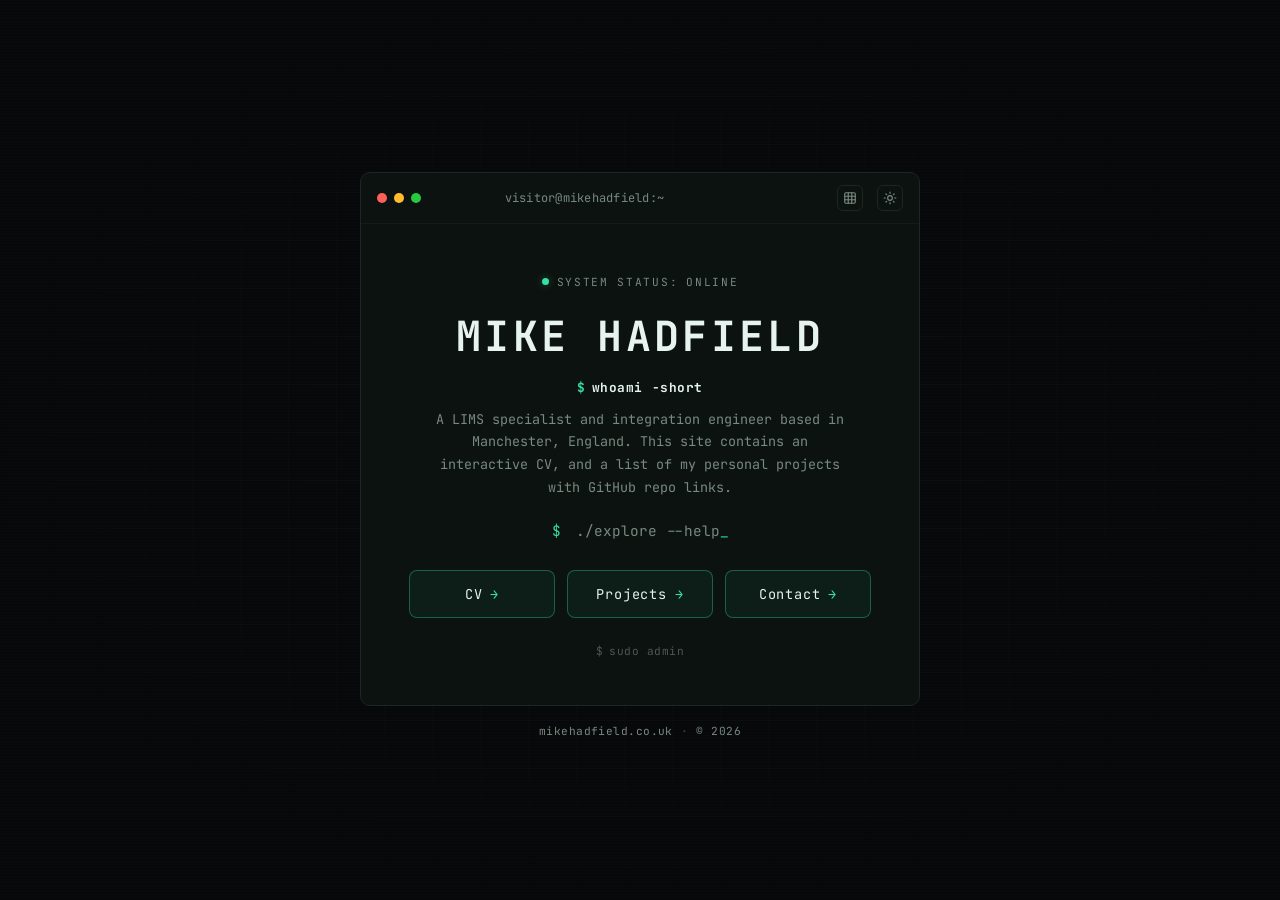
==== index.html @ e60ac86c "project writeup" ====
<!DOCTYPE html>
<html lang="en">
<head>
    <meta charset="UTF-8">
    <meta name="viewport" content="width=device-width, initial-scale=1.0">
    <title>Mike Hadfield</title>
    <meta name="description" content="Mike Hadfield - LIMS specialist">

    <meta property="og:type" content="website">
    <meta property="og:site_name" content="Mike Hadfield">
    <meta property="og:url" content="https://www.mikehadfield.co.uk/">
    <meta property="og:title" content="Mike Hadfield">
    <meta property="og:description" content="Mike Hadfield - LIMS specialist">
    <meta property="og:image" content="https://www.mikehadfield.co.uk/og-image.png">
    <meta property="og:image:width" content="1200">
    <meta property="og:image:height" content="630">
    <meta property="og:image:alt" content="Mike Hadfield — terminal-styled homepage">

    <meta name="twitter:card" content="summary_large_image">
    <meta name="twitter:title" content="Mike Hadfield">
    <meta name="twitter:description" content="Mike Hadfield - LIMS specialist">
    <meta name="twitter:image" content="https://www.mikehadfield.co.uk/og-image.png">

    <link rel="preconnect" href="https://fonts.googleapis.com">
    <link rel="preconnect" href="https://fonts.gstatic.com" crossorigin>
    <link href="https://fonts.googleapis.com/css2?family=JetBrains+Mono:wght@400;500;700&display=swap" rel="stylesheet">

    <!-- theme + background before first paint, so there's no flash of the wrong one -->
    <script>
        (function () {
            var d = document.documentElement, g = function (k) { try { return localStorage.getItem(k); } catch (e) { return null; } };
            d.dataset.theme = g('mh-theme') || 'dark';
            d.dataset.bg = g('mh-bg') || 'grid';
            d.dataset.scan = g('mh-scan') || 'on';
        })();
    </script>
    <link rel="stylesheet" href="styles.css">
    <!-- without JavaScript: show home, CV and contact one after another in a scrolling page -->
    <noscript><style>
        body { overflow: auto; justify-content: flex-start; height: auto; }
        .terminal { max-height: none; }
        .terminal__viewport { overflow: visible; }
        .view[data-view="home"], .view[data-view="cv"], .view[data-view="contact"] { display: block; }
        .bar-right, .sudo-link, .cd-btn { display: none; }
    </style></noscript>
</head>
<body>
    <!-- the background -->
    <div class="backdrop" aria-hidden="true">
        <div class="grid-bg"></div>
        <div class="scanlines"></div>
    </div>


    <main class="terminal" id="terminal" data-size="home">
        <div class="terminal__bar">
            <div class="terminal__dots">
                <button class="dot dot--red dot--link" type="button" id="close-dot" title="cd .." aria-label="Go up a level"></button>
                <span class="dot dot--yellow" aria-hidden="true"></span>
                <span class="dot dot--green" aria-hidden="true"></span>
            </div>
            <span class="terminal__path" id="terminal-path">visitor@mikehadfield:~</span>
            <div class="bar-right">
                <nav class="bar-nav" id="bar-nav" aria-label="Sections">
                    <a href="#/cv" data-route="cv">cv</a>
                    <a href="#/projects" data-route="projects">projects</a>
                    <a href="#/contact" data-route="contact">contact</a>
                </nav>
                <button class="icon-btn" type="button" id="bg-btn" aria-haspopup="true" aria-expanded="false" aria-controls="bg-menu" aria-label="Background" title="Background">
                    <svg viewBox="0 0 24 24" fill="none" stroke="currentColor" stroke-width="2" stroke-linecap="round" aria-hidden="true"><rect x="3" y="3" width="18" height="18" rx="2"/><path d="M3 9h18M3 15h18M9 3v18M15 3v18"/></svg>
                </button>
                <button class="icon-btn theme-btn" type="button" id="theme-btn" aria-label="Switch to light theme">
                    <svg class="i-sun" viewBox="0 0 24 24" fill="none" stroke="currentColor" stroke-width="2" stroke-linecap="round" aria-hidden="true"><circle cx="12" cy="12" r="4"/><path d="M12 2v2M12 20v2M4.9 4.9l1.4 1.4M17.7 17.7l1.4 1.4M2 12h2M20 12h2M4.9 19.1l1.4-1.4M17.7 6.3l1.4-1.4"/></svg>
                    <svg class="i-moon" viewBox="0 0 24 24" fill="none" stroke="currentColor" stroke-width="2" stroke-linecap="round" stroke-linejoin="round" aria-hidden="true"><path d="M21 12.8A9 9 0 1 1 11.2 3a7 7 0 0 0 9.8 9.8z"/></svg>
                </button>
            </div>
        </div>

        <div class="terminal__viewport" id="viewport">
            <!-- home -->
            <section class="view view--home" data-view="home" hidden>
                <div class="terminal__body">
                    <p class="kicker"><span class="status-dot status-dot--ok"></span>SYSTEM STATUS: <span><!-- site:status -->ONLINE<!-- /site:status --></span></p>
                    <h1 class="name">MIKE HADFIELD</h1>
                    <p class="home-cmd"><span class="prompt">$</span>whoami -short</p>
                    <p class="bio"><!-- site:bio -->A LIMS specialist and integration engineer based in Manchester, England.

This site contains an interactive CV, and a list of my personal projects with GitHub repo links.<!-- /site:bio --></p>
                    <p class="tagline"><span class="prompt">$</span> ./explore --help<span class="cursor">_</span></p>

                    <nav class="links" aria-label="Site sections">
                        <a class="link-btn link-btn--active" href="#/cv"><span class="link-btn__label">CV</span><span class="link-btn__arrow" aria-hidden="true">&rarr;</span></a>
                        <a class="link-btn link-btn--active" href="#/projects"><span class="link-btn__label">Projects</span><span class="link-btn__arrow" aria-hidden="true">&rarr;</span></a>
                        <a class="link-btn link-btn--active" href="#/contact"><span class="link-btn__label">Contact</span><span class="link-btn__arrow" aria-hidden="true">&rarr;</span></a>
                    </nav>

                    <a class="sudo-link" href="admin.html"><span class="prompt">$</span>sudo admin</a>
                </div>
            </section>

            <!-- cv: written from content/cv.json by the admin server (tools/admin_server.py) as
                 plain HTML, so it reads without JavaScript and search engines see it -->
            <section class="view view--doc" data-view="cv" hidden>
<!-- cv:begin -->
<header class="cv-header"><a class="cd-btn" href="#/"><span class="prompt">$</span>cd ~<kbd>esc</kbd></a><p class="section-label"><span class="prompt">$</span> whoami -all</p><h1 class="name">MIKE HADFIELD</h1><p class="tagline">IT Laboratory Systems Specialist</p><ul class="contact-list"><li><a class="contact-link" href="mailto:mikehadfield@live.co.uk"><svg class="contact-icon" viewBox="0 0 24 24" fill="none" stroke="currentColor" stroke-width="1.8" stroke-linecap="round" stroke-linejoin="round" aria-hidden="true"><rect x="2" y="4" width="20" height="16" rx="2"/><path d="m22 6-10 7L2 6"/></svg><span>mikehadfield@live.co.uk</span></a></li><li><a class="contact-link" href="#/contact" title="Phone number redacted — click to contact via form"><svg class="contact-icon" viewBox="0 0 24 24" fill="none" stroke="currentColor" stroke-width="1.8" stroke-linecap="round" stroke-linejoin="round" aria-hidden="true"><path d="M22 16.92v3a2 2 0 0 1-2.18 2 19.79 19.79 0 0 1-8.63-3.07 19.5 19.5 0 0 1-6-6 19.79 19.79 0 0 1-3.07-8.67A2 2 0 0 1 4.11 2h3a2 2 0 0 1 2 1.72c.127.96.361 1.903.7 2.81a2 2 0 0 1-.45 2.11L8.09 9.91a16 16 0 0 0 6 6l1.27-1.27a2 2 0 0 1 2.11-.45c.907.339 1.85.573 2.81.7A2 2 0 0 1 22 16.92z"/></svg><span>&lt;REDACTED&gt;</span></a></li><li class="contact-link"><svg class="contact-icon" viewBox="0 0 24 24" fill="none" stroke="currentColor" stroke-width="1.8" stroke-linecap="round" stroke-linejoin="round" aria-hidden="true"><path d="M21 10c0 7-9 13-9 13s-9-6-9-13a9 9 0 0 1 18 0z"/><circle cx="12" cy="10" r="3"/></svg><span>Manchester, UK</span></li><li><a class="contact-link" href="https://www.linkedin.com/in/mike-hadfield" target="_blank" rel="noopener noreferrer"><svg class="contact-icon" viewBox="0 0 24 24" fill="currentColor" aria-hidden="true"><path d="M20.447 20.452h-3.554v-5.569c0-1.328-.027-3.037-1.852-3.037-1.853 0-2.136 1.445-2.136 2.939v5.667H9.351V9h3.414v1.561h.046c.477-.9 1.637-1.85 3.37-1.85 3.601 0 4.267 2.37 4.267 5.455v6.286zM5.337 7.433a2.062 2.062 0 1 1 0-4.124 2.062 2.062 0 0 1 0 4.124zM7.114 20.452H3.558V9h3.556v11.452z"/></svg><span>LinkedIn</span></a></li></ul></header>
<section class="cv-section"><p class="section-label"><span class="prompt">$</span> cat profile.txt</p><p class="section-body">I&#39;ve spent the last 12 years working for the UK&#39;s largest independent provider of clinical pathology. During that time I&#39;ve had the opportunity to work on a large-scale project to replace our existing LIMS with an in-house bespoke solution, overseen two major laboratory moves, and learned the infrastructure for both our virtual and physical estates.</p><p class="section-body">In addition to my personal growth, I&#39;ve also taken on management roles in both laboratory and IT environments. This experience has expanded my skills and honed my ability to lead teams effectively towards achieving our objectives.</p></section>
<section class="cv-section"><p class="section-label"><span class="prompt">$</span> cat keySkills.json</p><div class="skills-group"><p class="skills-group__label">LIMS &amp; Interfacing</p><ul class="skill-tags"><li>LIMS Configuration &amp; Implementation</li><li>HL7 Interfacing</li><li>Mirth Connect</li><li>Middleware Integration</li><li>Analyser Support</li></ul></div><div class="skills-group"><p class="skills-group__label">Systems &amp; Infrastructure</p><ul class="skill-tags"><li>Active Directory</li><li>Endpoint Manager (SCCM)</li><li>Virtual Server Administration</li><li>Network configuration</li><li>Server Security &amp; Patch Management</li></ul></div><div class="skills-group"><p class="skills-group__label">Data &amp; Databases</p><ul class="skill-tags"><li>Microsoft SQL</li><li>Data Integrity &amp; GDPR Compliance</li><li>Reporting &amp; Analytics</li></ul></div><div class="skills-group"><p class="skills-group__label">Tools &amp; Platforms</p><ul class="skill-tags"><li>Windows</li><li>Linux</li><li>Freshworks</li><li>JavaScript &amp; Front-end Development</li></ul></div><div class="skills-group"><p class="skills-group__label">Leadership &amp; Process</p><ul class="skill-tags"><li>Team Leadership</li><li>SOP Authoring</li><li>Incident Management</li><li>Stakeholder Management</li></ul></div></section>
<section class="cv-section"><p class="section-label"><span class="prompt">$</span> ls experience/ --sort=date</p><ol class="timeline"><li class="timeline__item"><div class="timeline__head"><h3 class="timeline__role">Laboratory Systems Specialist</h3><span class="timeline__date">Sep 2023 — Present</span></div><p class="timeline__org">TDL Manchester</p><ul class="timeline__list"><li>Configuration and implementation of a newly developed in-house LIMS system.</li><li>2nd line analyser support for 100+ analysers across the country.</li><li>Analyser interfacing, predominantly with HL7 and Mirth Connect.</li><li>Integration with associated middleware and client down-stream systems.</li><li>Microsoft SQL for database insertion and data queries.</li><li>Performing security updates to company-critical servers while maintaining minimal downtime.</li></ul></li><li class="timeline__item"><div class="timeline__head"><h3 class="timeline__role">IT Support Specialist</h3><span class="timeline__date">Apr 2022 — Sep 2023</span></div><p class="timeline__org">TDL Manchester</p><ul class="timeline__list"><li>Initial triage of all customer tickets.</li><li>First and second line desktop, laptop, and mobile support.</li><li>First line analyser and middleware support (Roche CITM, Sysmex EPU, Clinisys Winpath).</li><li>Active Directory and Microsoft Endpoint management.</li><li>Monitoring our virtual servers to diagnose issues and ensure good levels of performance.</li><li>General day-to-day site work (patching switches, imaging devices, installing equipment).</li><li>Promoted to team leader after one year in post.</li></ul></li><li class="timeline__item"><div class="timeline__head"><h3 class="timeline__role">Sample Reception Supervisor</h3><span class="timeline__date">Sep 2018 — Apr 2022</span></div><p class="timeline__org">TDL Manchester</p><ul class="timeline__list"><li>Led a team of up to 12 staff, ensuring smooth day-to-day operations.</li><li>Authored departmental SOPs, managed incident and GDPR reporting.</li><li>Held annual joint reviews, monthly team meetings, probationary and HR meetings.</li><li>Resolved queries and investigated problems with internal departments and external clients.</li><li>Maintained laboratory technical equipment, including centrifuges, scanners, and zebra printers.</li><li>Gained extensive knowledge of laboratory operations, procedures, and general pathology.</li></ul></li><li class="timeline__item"><div class="timeline__head"><h3 class="timeline__role">Administration Assistant (Courier Department)</h3><span class="timeline__date">Dec 2016 — Sep 2018</span></div><p class="timeline__org">TDL London</p><ul class="timeline__list"><li>Managed and monitored attendance, sickness, productivity, and wages of all non-PAYE staff, maintaining accuracy and confidentiality of information.</li><li>Generated monthly activity reports to provide insights on courier trends and financials.</li><li>Managed the departmental email, phones, and courier software (DA Systems) for user and courier management, routes, and job assignment.</li></ul></li><li class="timeline__item"><div class="timeline__head"><h3 class="timeline__role">Medical Laboratory Assistant (Data Entry Clerk)</h3><span class="timeline__date">Mar 2014 — Dec 2016</span></div><p class="timeline__org">TDL London</p><ul class="timeline__list"><li>Transcribing patient demographic and coded test information from pathology requests.</li><li>Gained extensive knowledge in pathology sample handling and prerequisite testing requirements.</li><li>Collaborated with other staff to resolve queries, contributing to departmental SOPs and improved workflows.</li></ul></li></ol></section>
<section class="cv-section"><p class="section-label"><span class="prompt">$</span> cat education.txt</p><div class="doc-entry"><div class="timeline__head"><h3 class="timeline__role">Certificate of Higher Education in Forensic Science</h3><span class="timeline__date">Sep 2008 — May 2010</span></div><p class="timeline__org">University of West England, UK</p><p class="section-body">Key modules in Organic Chemistry, Inorganic and Physical Chemistry, Molecular Genetics, and Scientific Research Methods.</p></div><div class="doc-entry"><div class="timeline__head"><h3 class="timeline__role">A Levels &amp; GCSEs</h3><span class="timeline__date">A Lifetime Ago</span></div><p class="timeline__org">Imberhorne, West Sussex</p><p class="section-body">10 GCSEs, 3 A-levels, and a diploma in Music Technology</p></div></section>
<section class="cv-section"><p class="section-label"><span class="prompt">$</span> cat interests.md</p><div class="doc-entry"><h3 class="timeline__role">Web development</h3><p class="section-body">After needing to understand the basics of JavaScript for LIMS integration, in my spare time I&#39;ve rediscovered an enjoyment for website creation and front end development. You can see (some of) my pet projects on <a href="https://github.com/mjhadfield" target="_blank" rel="noopener noreferrer">GitHub</a>.</p></div><div class="doc-entry"><h3 class="timeline__role">Programming</h3><p class="section-body">In the new age of LLMs and neural networks, learning and creating has never been easier. Currently dabbling in Python.</p></div><div class="doc-entry"><h3 class="timeline__role">Poker</h3><p class="section-body">One of the best games ever created, up there with Chess. It helped fund me through university and remains a hobby ever since.</p></div></section>
<!-- cv:end -->
            </section>

            <!-- contact (Formspree) -->
            <section class="view view--contact" data-view="contact" hidden>
                <div class="terminal__body">
                    <a class="cd-btn" href="#/"><span class="prompt">$</span>cd ~<kbd>esc</kbd></a>
                    <h2 class="form-title"><span class="prompt">$</span> contact --new</h2>
                    <p class="tagline">fill in the form below<span class="cursor">_</span></p>
<form class="contact-form" id="contact-form" action="https://formspree.io/f/xeajwnoj" method="POST" novalidate>
                    <label class="field">
                        <span class="field__label">name</span>
                        <input type="text" name="name" placeholder="Scooby Doo" autocomplete="name" minlength="3" required>
                    </label>
                    <label class="field">
                        <span class="field__label">email</span>
                        <input type="email" name="email" placeholder="scooby@doo.com" autocomplete="email" required>
                    </label>
                    <label class="field">
                        <span class="field__label">message</span>
                        <textarea name="message" rows="4" placeholder="Say hello... Unless you're a spam bot, in which case I'd prefer if you didn't." minlength="10" required></textarea>
                    </label>

                    <input type="text" name="_gotcha" style="display:none" tabindex="-1" autocomplete="off" aria-hidden="true">
                    <input type="hidden" name="_subject" value="New message from mikehadfield.co.uk">

                    <div class="form-actions">
                        <button class="submit-btn" type="submit" id="submit-btn">send message</button>
                        <p class="form-status" id="form-status" role="status" aria-live="polite"></p>
                    </div>
                </form>
                </div>
            </section>

            <!-- projects list / write-up: rendered by script.js from content/projects/ -->
            <section class="view" data-view="projects" hidden></section>
            <section class="view" data-view="article" hidden></section>
        </div>
    </main>

    <footer class="footer">
        <span>mikehadfield.co.uk</span>
        <span class="footer__sep" aria-hidden="true">·</span>
        <span>&copy; 2026</span>
    </footer>

    <!-- image pop-out -->
    <dialog class="lb" id="lightbox" aria-label="Image viewer">
        <div class="lb__bar">
            <span class="lb__count" id="lb-count"></span>
            <span class="lb__title" id="lb-title"></span>
            <span class="lb__zoom" id="lb-zoom" aria-live="polite"></span>
            <button class="lb__close" type="button" id="lb-close" aria-label="Close">esc ✕</button>
        </div>
        <div class="lb__stage">
            <button class="lb__nav lb__nav--prev" type="button" id="lb-prev" aria-label="Previous image">&larr;</button>
            <div class="lb__scroll" id="lb-scroll"><div class="lb__frame" id="lb-frame"></div></div>
            <button class="lb__nav lb__nav--next" type="button" id="lb-next" aria-label="Next image">&rarr;</button>
        </div>
        <div class="lb__info">
            <p class="lb__caption" id="lb-caption"></p>
        </div>
    </dialog>

    <div class="tip" id="tip" role="tooltip" hidden></div>

    <!-- background picker (title-bar grid button) -->
    <div class="bg-menu" id="bg-menu" hidden>
        <p class="bg-menu__cmd"><span class="prompt">$</span>set background</p>
        <div class="bg-menu__opts" role="radiogroup" aria-label="Background">
            <button type="button" role="radio" data-bg="grid"><span class="swatch swatch--grid"></span>grid</button>
            <button type="button" role="radio" data-bg="dots"><span class="swatch swatch--dots"></span>dots</button>
            <button type="button" role="radio" data-bg="glow"><span class="swatch swatch--glow"></span>glow</button>
            <button type="button" role="radio" data-bg="plain"><span class="swatch swatch--plain"></span>plain</button>
        </div>
        <label class="bg-menu__scan"><input type="checkbox" id="scan-toggle"> scanlines</label>
    </div>

    <script src="shared.js" defer></script>
    <script src="script.js" defer></script>
</body>
</html>
---- styles.css ----
/* mikehadfield.co.uk -- one terminal that resizes to each section. Palette, type and the CV /
   contact styles carry on from the original site; admin-only styles are in admin.css.
   Performance (visitors are mostly on PCs without GPU acceleration): no filters, no backdrop
   blur, no animated backgrounds, and on desktop the page itself never scrolls -- long sections
   scroll inside the terminal -- so the fixed background layers never repaint. */

:root {
    --bg: #06080a;
    --bg-elevated: #0c1210;
    --fg: #e7f3ee;
    --fg-dim: #78897f;
    --accent: #35e0a0;
    --accent-dim: rgba(53, 224, 160, 0.35);
    --warn: #ff9f40;
    --warn-dim: rgba(255, 159, 64, 0.35);
    --border: #1c2622;
    --border-soft: #141b18;
    --grey-btn-bg: #0e1311;
    --grey-btn-border: #232c27;
    --grey-btn-text: #4c5850;
    --radius: 10px;
    --ease: cubic-bezier(0.2, 0.7, 0.2, 1);

    /* surfaces + tints (dark values are the colours these replaced) */
    --inset: #06080a;            /* wells inside the terminal: cards, inputs, code, figures */
    --ok: #35e0a0;
    --ok-dim: rgba(53, 224, 160, 0.35);
    --bad: #ff5f56;
    --wash-1: rgba(53, 224, 160, 0.05);
    --wash-2: rgba(53, 224, 160, 0.08);
    --wash-3: rgba(53, 224, 160, 0.14);
    --wash-neutral: rgba(255, 255, 255, 0.04);
    --pin-ring: rgba(53, 224, 160, 0.28);
    --on-accent: #04110b;
    --border-hover: #35443c;
    --card-hover: #08100c;
    --code-fg: #b9d8cb;
    --chip-bg: rgba(6, 8, 10, 0.85);
    --overlay: rgba(3, 5, 6, 0.9);
    --scrollbar: #25332d;
    --grid-line: rgba(53, 224, 160, 0.05);
    --scan-line: rgba(255, 255, 255, 0.025);
    --glow-1: rgba(53, 224, 160, 0.07);
    --glow-2: rgba(53, 120, 224, 0.05);
    --dot: rgba(53, 224, 160, 0.14);
    --swatch-line: rgba(53, 224, 160, 0.4);
    color-scheme: dark;
}

/* Light theme -- Citadel's (HomeDashboard/web/css/tokens.css): sun-bleached parchment, rust
   accent, deep-sea teal for "ok", dried-blood maroon for errors. */
:root[data-theme="light"] {
    --bg: #f2e8d5;
    --bg-elevated: #faf4e6;
    --inset: #f5ecdd;
    --fg: #2a2015;
    --fg-dim: #6b5c44;
    --accent: #b5541f;
    --accent-dim: rgba(181, 84, 31, 0.4);
    --warn: #b8791f;
    --warn-dim: rgba(184, 121, 31, 0.4);
    --border: #ddcda8;
    --border-soft: #e8dcc2;
    --grey-btn-bg: #f5ecdd;
    --grey-btn-border: #ddcda8;
    --grey-btn-text: #93876c;
    --ok: #0d8a6a;
    --ok-dim: rgba(13, 138, 106, 0.35);
    --bad: #8a2e2e;
    --wash-1: rgba(181, 84, 31, 0.06);
    --wash-2: rgba(181, 84, 31, 0.1);
    --wash-3: rgba(181, 84, 31, 0.16);
    --wash-neutral: rgba(42, 32, 21, 0.04);
    --pin-ring: rgba(181, 84, 31, 0.25);
    --on-accent: #fdf9f0;
    --border-hover: #c9b68c;
    --card-hover: #fdf9f0;
    --code-fg: #4a3c2a;
    --chip-bg: rgba(250, 244, 230, 0.92);
    --overlay: rgba(42, 32, 21, 0.6);
    --scrollbar: #d6c49c;
    --grid-line: rgba(181, 84, 31, 0.07);
    --scan-line: rgba(42, 32, 21, 0.035);
    --glow-1: rgba(217, 105, 31, 0.1);
    --glow-2: rgba(13, 138, 106, 0.06);
    --dot: rgba(181, 84, 31, 0.16);
    --swatch-line: rgba(181, 84, 31, 0.4);
    color-scheme: light;
}

* {
    margin: 0;
    padding: 0;
    box-sizing: border-box;
}

button,
input,
select,
textarea {
    font-family: inherit;
}

html, body {
    height: 100%;
}

body {
    display: flex;
    flex-direction: column;
    align-items: center;
    justify-content: center;
    gap: 18px;
    padding: 28px 24px 18px;
    background: var(--bg);
    color: var(--fg);
    font-family: 'JetBrains Mono', 'Courier New', monospace;
    position: relative;
    overflow: hidden;
}

/* ---------- background ---------- */

/* Grid + scanlines. (A "ghost" of the terminal's old size lingering after a resize, seen only in
   Brave on KDE Wayland + NVIDIA, is Chromium's Wayland frame presentation, not this page: every
   rendered frame is correct, and giving the background its own layer made no difference.) */
.backdrop {
    position: fixed;
    inset: 0;
    pointer-events: none;
}

.grid-bg {
    position: absolute;
    inset: 0;
    background-image:
        linear-gradient(var(--grid-line) 1px, transparent 1px),
        linear-gradient(90deg, var(--grid-line) 1px, transparent 1px);
    background-size: 48px 48px;
    mask-image: radial-gradient(ellipse at center, black 0%, transparent 75%);
    -webkit-mask-image: radial-gradient(ellipse at center, black 0%, transparent 75%);
    pointer-events: none;
}

/* background options, picked by the visitor (title-bar grid button): grid / dots / glow / plain, scanlines on-off */
:root[data-bg="dots"] .grid-bg {
    background-image: radial-gradient(circle, var(--dot) 1px, transparent 1.6px);
    background-size: 22px 22px;
}

:root[data-bg="glow"] .grid-bg {
    background-image:
        radial-gradient(1100px 620px at 14% -12%, var(--glow-1), transparent 62%),
        radial-gradient(900px 520px at 104% 108%, var(--glow-2), transparent 62%);
    background-size: auto;
    mask-image: none;
    -webkit-mask-image: none;
}

:root[data-bg="plain"] .grid-bg { display: none; }
:root[data-scan="off"] .scanlines { display: none; }

.scanlines {
    position: absolute;
    inset: 0;
    background: repeating-linear-gradient(to bottom, var(--scan-line) 0px, var(--scan-line) 1px, transparent 1px, transparent 3px);
    pointer-events: none;
    opacity: 0.5;
}

/* ---------- terminal: sizes itself to the section ---------- */

.terminal {
    --tw: 560px;
    position: relative;
    display: flex;
    flex-direction: column;
    width: 100%;
    max-width: var(--tw);
    max-height: calc(100vh - 92px);
    min-height: 0;
    background: var(--bg-elevated);
    border: 1px solid var(--border);
    border-radius: var(--radius);
    overflow: hidden;
    transition: max-width 0.28s var(--ease), height 0.28s var(--ease);
    /* No load animation on the terminal itself. Animating its opacity + transform put it on its
       own GPU layer for half a second, and on Linux compositors that rounded, see-through layer
       draws a dark halo that vanishes when the animation ends -- the "shadow on load". Only the
       content inside fades in now (opacity, no movement). */
}

.terminal[data-size="contact"] { --tw: 620px; }
.terminal[data-size="cv"] { --tw: 820px; }
.terminal[data-size="projects"] { --tw: 980px; }
.terminal[data-size="article"] { --tw: 1040px; }
.terminal[data-size="admin"] { --tw: 1280px; }

.terminal__bar {
    flex: none;
    display: grid;
    grid-template-columns: 1fr auto 1fr;
    align-items: center;
    gap: 12px;
    padding: 12px 16px;
    border-bottom: 1px solid var(--border-soft);
}

.terminal__dots {
    display: flex;
    gap: 7px;
}

.dot {
    width: 10px;
    height: 10px;
    border-radius: 50%;
    background: #333;
    border: none;
    padding: 0;
}

.dot--red { background: #ff5f56; }
.dot--yellow { background: #ffbd2e; }
.dot--green { background: #27c93f; }

.dot--link {
    cursor: pointer;
    transition: filter 0.15s ease, transform 0.15s ease;
}

.dot--link:hover {
    filter: brightness(1.2);
    transform: scale(1.15);
}

.dot--link:focus-visible {
    outline: 2px solid var(--accent);
    outline-offset: 2px;
}

.terminal__path a {
    color: inherit;
    text-decoration: none;
}

.terminal__path a:hover { color: var(--accent); }

.terminal__path {
    font-size: 0.75rem;
    color: var(--fg-dim);
    letter-spacing: 0.02em;
    white-space: nowrap;
    overflow: hidden;
    text-overflow: ellipsis;
}

.bar-right {
    justify-self: end;
    display: flex;
    align-items: center;
    gap: 14px;
}

.bar-nav {
    display: flex;
    gap: 14px;
    font-size: 0.72rem;
    transition: opacity 0.2s ease;
}

.terminal[data-size="home"] .bar-nav {
    opacity: 0;
    pointer-events: none;
}

.bar-nav a {
    color: var(--fg-dim);
    text-decoration: none;
}

.bar-nav a:hover,
.bar-nav a.is-current {
    color: var(--accent);
}

.bar-nav a.is-current::before {
    content: '>';
    margin-right: 3px;
}

.terminal__viewport {
    position: relative;
    flex: 1 1 auto;
    min-height: 0;
    overflow-y: auto;
    overscroll-behavior: contain;
    scrollbar-width: thin;
    scrollbar-color: var(--scrollbar) transparent;
}

.terminal__viewport::-webkit-scrollbar { width: 8px; }
.terminal__viewport::-webkit-scrollbar-thumb { background: var(--scrollbar); border-radius: 4px; }

.terminal__body {
    padding: clamp(32px, 5vh, 52px) clamp(24px, 5vw, 48px);
}

/* ---------- view switching (opacity + a few px only -- cheap without a GPU) ---------- */

.view[hidden] { display: none; }

.view--entering { animation: view-in 0.3s var(--ease) both; }
.view--leaving { animation: view-out 0.12s ease both; }

/* headings get focus after a page change (so screen readers announce the new page) --
   that's not something to draw a ring round */
[tabindex="-1"]:focus { outline: none; }

@keyframes view-in {
    from { opacity: 0; }
    to { opacity: 1; }
}

@keyframes view-out {
    from { opacity: 1; }
    to { opacity: 0; }
}

.view--home { text-align: center; }

/* ---------- home ---------- */

.kicker {
    display: inline-flex;
    align-items: center;
    gap: 8px;
    font-size: 0.7rem;
    letter-spacing: 0.15em;
    color: var(--fg-dim);
    margin-bottom: 20px;
}

.status-dot {
    width: 7px;
    height: 7px;
    border-radius: 50%;
    background: var(--warn);
    box-shadow: 0 0 8px var(--warn-dim);
    animation: pulse 2.4s ease-in-out infinite;
}

.status-dot--ok {
    background: var(--ok);
    box-shadow: 0 0 8px var(--ok-dim);
}

@keyframes pulse {
    0%, 100% { opacity: 0.5; }
    50% { opacity: 1; }
}

.name {
    font-size: clamp(1.8rem, 5vw, 2.6rem);
    font-weight: 700;
    letter-spacing: 0.08em;
    color: var(--fg);
    margin-bottom: 16px;
}

.home-cmd {
    font-size: 0.8rem;
    font-weight: 700;
    letter-spacing: 0.04em;
    color: var(--fg);
    margin: 6px 0 12px;
}

.bio {
    font-size: 0.84rem;
    line-height: 1.7;
    color: var(--fg-dim);
    max-width: 52ch;
    margin: 0 auto 22px;
}

.tagline {
    font-size: 0.9rem;
    color: var(--fg-dim);
    margin-bottom: 30px;
}

.prompt {
    color: var(--accent);
    margin-right: 6px;
}

.cursor {
    color: var(--accent);
    animation: blink 1.1s steps(1) infinite;
}

@keyframes blink {
    0%, 49% { opacity: 1; }
    50%, 100% { opacity: 0; }
}

.sudo-link {
    display: inline-block;
    margin-top: 26px;
    font-size: 0.7rem;
    color: var(--grey-btn-text);
    text-decoration: none;
    letter-spacing: 0.04em;
    transition: color 0.2s ease;
}

.sudo-link .prompt { color: inherit; }
.sudo-link:hover { color: var(--accent); }

/* ---------- nav buttons + contact form (from ../styles.css) ---------- */

.links {
    display: flex;
    gap: 12px;
    justify-content: center;
    flex-wrap: wrap;
}

.link-btn {
    position: relative;
    flex: 1 1 140px;
    max-width: 160px;
    display: flex;
    align-items: center;
    justify-content: center;
    gap: 8px;
    padding: 14px 16px;
    background: var(--grey-btn-bg);
    border: 1px dashed var(--grey-btn-border);
    border-radius: 8px;
    color: var(--grey-btn-text);
    font-family: inherit;
    font-size: 0.85rem;
    letter-spacing: 0.06em;
    text-decoration: none;
    cursor: not-allowed;
    transition: border-color 0.2s ease;
}

.link-btn:visited {
    color: var(--grey-btn-text);
}

.link-btn--active:visited {
    color: var(--fg);
}

.link-btn:hover {
    border-color: var(--border-hover);
}

.link-btn__tag {
    font-size: 0.6rem;
    letter-spacing: 0.08em;
    text-transform: uppercase;
    color: var(--grey-btn-text);
    background: var(--wash-neutral);
    border: 1px solid var(--grey-btn-border);
    border-radius: 999px;
    padding: 2px 6px;
}

.link-btn--active {
    cursor: pointer;
    color: var(--fg);
    border: 1px solid var(--accent-dim);
    background: var(--wash-1);
}

.link-btn--active .link-btn__arrow {
    color: var(--accent);
    transition: transform 0.2s ease;
}

.link-btn--active:hover {
    border-color: var(--accent);
    background: var(--wash-2);
}

.link-btn--active:hover .link-btn__arrow {
    transform: translateX(3px);
}

.link-btn--active:focus-visible {
    outline: 2px solid var(--accent);
    outline-offset: 2px;
}

/* ---------- contact view ---------- */

.back-btn {
    display: inline-flex;
    align-items: center;
    gap: 6px;
    margin-bottom: 24px;
    background: none;
    border: none;
    color: var(--fg-dim);
    font-family: inherit;
    font-size: 0.75rem;
    letter-spacing: 0.06em;
    cursor: pointer;
    padding: 4px 0;
    transition: color 0.2s ease;
}

.back-btn:hover {
    color: var(--accent);
}

.back-btn:focus-visible {
    outline: 2px solid var(--accent);
    outline-offset: 2px;
}

.form-title {
    font-size: clamp(1.2rem, 3.4vw, 1.5rem);
    font-weight: 700;
    letter-spacing: 0.03em;
    margin-bottom: 8px;
}

.view--contact .tagline {
    margin-bottom: 8px;
}

.contact-form {
    display: flex;
    flex-direction: column;
    gap: 16px;
    margin-top: 28px;
}

.field {
    display: flex;
    flex-direction: column;
    gap: 6px;
}

.field__label {
    font-size: 0.7rem;
    letter-spacing: 0.1em;
    text-transform: uppercase;
    color: var(--fg-dim);
}

.field input,
.field textarea {
    font-family: inherit;
    font-size: 0.9rem;
    color: var(--fg);
    background: var(--inset);
    border: 1px solid var(--border);
    border-radius: 6px;
    padding: 10px 12px;
    resize: vertical;
    transition: border-color 0.2s ease;
}

.field input::placeholder,
.field textarea::placeholder {
    color: var(--grey-btn-text);
}

.field input:focus,
.field textarea:focus {
    outline: none;
    border-color: var(--accent);
}

.field input.is-invalid,
.field textarea.is-invalid,
.field input.is-invalid:focus,
.field textarea.is-invalid:focus {
    border-color: var(--bad);
}

.submit-btn {
    align-self: flex-start;
    margin-top: 4px;
    padding: 12px 22px;
    background: var(--wash-2);
    border: 1px solid var(--accent-dim);
    border-radius: 8px;
    color: var(--fg);
    font-family: inherit;
    font-size: 0.85rem;
    letter-spacing: 0.05em;
    cursor: pointer;
    transition: border-color 0.2s ease, background 0.2s ease;
}

.submit-btn:hover {
    border-color: var(--accent);
    background: var(--wash-3);
}

.submit-btn:focus-visible {
    outline: 2px solid var(--accent);
    outline-offset: 2px;
}

.submit-btn:disabled {
    cursor: not-allowed;
    opacity: 0.6;
}

.form-actions {
    display: flex;
    align-items: center;
    gap: 16px;
    flex-wrap: wrap;
}

.form-status {
    font-size: 0.78rem;
    color: var(--fg-dim);
}

.form-status--success {
    color: var(--accent);
}

.form-status--error {
    color: var(--bad);
}

.reset-btn {
    background: none;
    border: none;
    color: var(--fg-dim);
    font-family: inherit;
    font-size: 0.75rem;
    letter-spacing: 0.06em;
    text-decoration: underline;
    text-underline-offset: 3px;
    cursor: pointer;
    padding: 0;
    transition: color 0.2s ease;
}

.reset-btn:hover {
    color: var(--accent);
}

.reset-btn:focus-visible {
    outline: 2px solid var(--accent);
    outline-offset: 2px;
}

/* ---------- CV (from ../styles.css) ---------- */

.cv-header,
.cv-section {
    padding: 28px clamp(24px, 6vw, 48px);
}

.cv-section { border-top: 1px solid var(--border-soft); }

.contact-list {
    display: flex;
    flex-wrap: wrap;
    gap: 8px 16px;
    list-style: none;
    font-size: 0.8rem;
    color: var(--fg-dim);
    margin-top: 16px;
}

.contact-list a {
    color: inherit;
    text-decoration: none;
    transition: color 0.2s ease;
}

.contact-list a:hover,
.contact-list a:focus-visible {
    color: var(--accent);
}

.contact-list a:focus-visible {
    outline: 2px solid var(--accent);
    outline-offset: 2px;
    border-radius: 2px;
}

.contact-link {
    display: inline-flex;
    align-items: center;
    gap: 7px;
}

.contact-icon {
    width: 14px;
    height: 14px;
    flex-shrink: 0;
    color: var(--accent);
}

.section-label {
    display: flex;
    align-items: center;
    gap: 6px;
    font-size: 0.85rem;
    font-weight: 700;
    letter-spacing: 0.04em;
    color: var(--fg);
    margin-bottom: 20px;
}

.section-body {
    font-size: 0.85rem;
    line-height: 1.7;
    color: var(--fg-dim);
    max-width: 68ch;
}

.section-body + .section-body {
    margin-top: 14px;
}

.inline-link {
    color: var(--accent);
    text-decoration: underline;
    text-underline-offset: 3px;
}

.inline-link:hover,
.inline-link:focus-visible {
    color: var(--fg);
}

.inline-link:focus-visible {
    outline: 2px solid var(--accent);
    outline-offset: 2px;
}

/* skills */

.skills-group + .skills-group {
    margin-top: 20px;
}

.skills-group__label {
    font-size: 0.7rem;
    letter-spacing: 0.1em;
    text-transform: uppercase;
    color: var(--fg-dim);
    margin-bottom: 10px;
}

.skill-tags {
    display: flex;
    flex-wrap: wrap;
    gap: 8px;
    list-style: none;
}

.skill-tags li {
    font-size: 0.78rem;
    color: var(--fg);
    background: var(--wash-1);
    border: 1px solid var(--accent-dim);
    border-radius: 999px;
    padding: 5px 12px;
    letter-spacing: 0.02em;
}

/* timeline (work experience) */

.timeline {
    list-style: none;
    position: relative;
    display: flex;
    flex-direction: column;
    gap: 28px;
    padding-left: 24px;
}

.timeline::before {
    content: '';
    position: absolute;
    left: 3.5px;
    top: 6px;
    bottom: 6px;
    width: 1px;
    background: var(--border);
}

.timeline__item {
    position: relative;
}

.timeline__item::before {
    content: '';
    position: absolute;
    left: -24px;
    top: 5px;
    width: 8px;
    height: 8px;
    border-radius: 50%;
    background: var(--accent);
    box-shadow: 0 0 0 3px var(--bg-elevated);
}

.timeline__head {
    display: flex;
    flex-wrap: wrap;
    align-items: baseline;
    justify-content: space-between;
    gap: 4px 16px;
    margin-bottom: 2px;
}

.timeline__role {
    font-size: 0.95rem;
    font-weight: 700;
    color: var(--fg);
    letter-spacing: 0.01em;
}

.timeline__date {
    font-size: 0.72rem;
    color: var(--accent);
    white-space: nowrap;
}

.timeline__org {
    font-size: 0.8rem;
    color: var(--fg-dim);
    margin-bottom: 10px;
}

.timeline__list {
    display: flex;
    flex-direction: column;
    gap: 6px;
    padding-left: 18px;
}

.timeline__list li {
    font-size: 0.82rem;
    color: var(--fg-dim);
    line-height: 1.5;
}

.timeline__list li::marker {
    color: var(--accent);
}

/* education / interests (reuse timeline typography, no line) */

.doc-entry + .doc-entry {
    margin-top: 24px;
}

.view--doc .cv-header .back-btn { margin-bottom: 20px; }

/* ---------- projects list ---------- */

.proj-head,
.article__head {
    padding: 28px clamp(24px, 5vw, 48px) 0;
}

.proj-head .tagline { margin-bottom: 0; }

.proj-grid {
    display: grid;
    grid-template-columns: repeat(2, minmax(0, 1fr));
    gap: 14px;
    padding: 24px clamp(24px, 5vw, 48px) 40px;
}

.proj-card {
    display: flex;
    flex-direction: column;
    gap: 10px;
    padding: 18px 20px;
    background: var(--inset);
    border: 1px solid var(--border);
    border-radius: 8px;
    color: inherit;
    text-decoration: none;
    transition: border-color 0.2s ease, background 0.2s ease;
}

.proj-card:hover,
.proj-card:focus-visible {
    border-color: var(--accent-dim);
    background: var(--card-hover);
    outline: none;
}

.proj-card__ls {
    font-size: 0.68rem;
    color: var(--grey-btn-text);
    white-space: pre;
    overflow: hidden;
    text-overflow: ellipsis;
}

.proj-card__ls b { color: var(--accent); font-weight: 500; }

.proj-card__title {
    font-size: 1.05rem;
    font-weight: 700;
    letter-spacing: 0.02em;
}

.proj-card__summary {
    font-size: 0.8rem;
    line-height: 1.6;
    color: var(--fg-dim);
    flex: 1;
}

.proj-card__foot {
    display: flex;
    align-items: center;
    justify-content: space-between;
    gap: 10px;
}

.proj-card__read {
    font-size: 0.75rem;
    color: var(--accent);
    white-space: nowrap;
    transition: transform 0.2s ease;
}

.proj-card:hover .proj-card__read { transform: translateX(3px); }

/* a draft: the tile is shown, but it isn't a link yet */
.proj-card--draft,
.proj-card--draft:hover {
    border-style: dashed;
    border-color: var(--grey-btn-border);
    background: var(--inset);
    cursor: default;
}

.proj-card--draft .proj-card__title,
.proj-card--draft .proj-card__summary,
.proj-card--draft .skill-tags { opacity: 0.6; }

.proj-card__soon {
    flex: none;
    font-size: 0.64rem;
    letter-spacing: 0.1em;
    text-transform: uppercase;
    color: var(--warn);
    border: 1px dashed var(--warn-dim);
    border-radius: 999px;
    padding: 2px 9px;
    white-space: nowrap;
}

.skill-tags--sm li {
    font-size: 0.66rem;
    padding: 3px 9px;
}

/* ---------- article ---------- */

.article__title {
    font-size: clamp(1.5rem, 3.5vw, 2rem);
    font-weight: 700;
    letter-spacing: 0.05em;
    margin-bottom: 10px;
}

.article__summary {
    font-size: 0.9rem;
    line-height: 1.6;
    color: var(--fg-dim);
    max-width: 70ch;
    margin-bottom: 18px;
}

.article__meta {
    display: flex;
    flex-wrap: wrap;
    align-items: center;
    gap: 12px 20px;
    padding-bottom: 24px;
    border-bottom: 1px solid var(--border-soft);
    font-size: 0.72rem;
    color: var(--fg-dim);
}

.article__meta .skill-tags { flex: 1 1 auto; }

.repo-btn {
    display: inline-flex;
    align-items: center;
    gap: 8px;
    padding: 8px 14px;
    background: var(--wash-2);
    border: 1px solid var(--accent-dim);
    border-radius: 8px;
    color: var(--fg);
    font-size: 0.75rem;
    text-decoration: none;
    transition: border-color 0.2s ease, background 0.2s ease;
}

.repo-btn:hover {
    border-color: var(--accent);
    background: var(--wash-3);
}

.repo-btn svg { width: 15px; height: 15px; }

/* repo field says "private": same button, inactive */
.repo-btn--private,
.repo-btn--private:hover {
    color: var(--grey-btn-text);
    background: var(--grey-btn-bg);
    border: 1px dashed var(--grey-btn-border);
    cursor: not-allowed;
}

.prose {
    padding: 8px clamp(24px, 5vw, 48px) 48px;
    font-size: 0.86rem;
    line-height: 1.75;
    color: var(--fg-dim);
}

.prose > * { max-width: 78ch; }

.prose h2 {
    margin: 34px 0 12px;
    font-size: 1rem;
    color: var(--fg);
    letter-spacing: 0.03em;
}

.prose h2::before {
    content: '## ';
    color: var(--accent);
}

.prose h3 {
    margin: 24px 0 8px;
    font-size: 0.9rem;
    color: var(--fg);
}

.prose p + p { margin-top: 14px; }

.prose ul,
.prose ol {
    margin: 12px 0;
    padding-left: 22px;
}

.prose li + li { margin-top: 4px; }
.prose li::marker { color: var(--accent); }
.prose strong { color: var(--fg); }

.prose a {
    color: var(--accent);
    text-underline-offset: 3px;
}

.prose code {
    font-family: inherit;
    font-size: 0.8rem;
    color: var(--fg);
    background: var(--wash-2);
    border: 1px solid var(--border);
    border-radius: 4px;
    padding: 1px 5px;
}

.prose pre {
    margin: 16px 0;
    padding: 14px 16px;
    background: var(--inset);
    border: 1px solid var(--border);
    border-left: 2px solid var(--accent-dim);
    border-radius: 6px;
    overflow-x: auto;
    font-size: 0.78rem;
    line-height: 1.6;
    color: var(--code-fg);
}

.prose pre code {
    background: none;
    border: none;
    padding: 0;
    color: inherit;
}

.prose blockquote {
    margin: 16px 0;
    padding: 4px 0 4px 16px;
    border-left: 2px solid var(--accent);
    color: var(--fg);
}

/* ---------- figures + hotspot pins ---------- */

.fig {
    margin: 26px 0;
    max-width: none !important;
}

.fig__frame {
    position: relative;
    display: block;
    width: 100%;
    padding: 0;
    background: var(--inset);
    border: 1px solid var(--border);
    border-radius: 8px;
    overflow: hidden;
    cursor: zoom-in;
    transition: border-color 0.2s ease;
}

.fig__frame:hover,
.fig__frame:focus-visible {
    border-color: var(--accent-dim);
    outline: none;
}

.fig__frame img {
    display: block;
    width: 100%;
    height: 100%;
    object-fit: contain;
}

.fig__zoom {
    position: absolute;
    top: 10px;
    right: 10px;
    font-size: 0.66rem;
    color: var(--fg);
    background: var(--chip-bg);
    border: 1px solid var(--border);
    border-radius: 4px;
    padding: 3px 7px;
    opacity: 0;
    transition: opacity 0.2s ease;
}

.fig__frame:hover .fig__zoom,
.fig__frame:focus-visible .fig__zoom { opacity: 1; }

.fig figcaption {
    display: flex;
    gap: 10px;
    margin-top: 10px;
    font-size: 0.74rem;
    line-height: 1.5;
    color: var(--fg-dim);
}

.fig figcaption b {
    color: var(--accent);
    font-weight: 500;
    white-space: nowrap;
}

.pin {
    position: absolute;
    display: grid;
    place-items: center;
    width: 24px;
    height: 24px;
    margin: -12px 0 0 -12px;
    border-radius: 50%;
    background: var(--accent);
    color: var(--on-accent);
    font: 700 0.7rem/1 'JetBrains Mono', monospace;
    border: 2px solid var(--bg-elevated);
    box-shadow: 0 0 0 3px var(--pin-ring);
    transition: transform 0.15s ease, background 0.15s ease;
}

.pin.is-hot,
.pin.is-open {
    background: var(--fg);
    transform: scale(1.2);
}

button.pin { cursor: pointer; }
.pin[data-tip] { cursor: help; }

/* ---------- image pop-out: full screen; click the image for 100% ---------- */
/* Fit: the frame is sized in JS to the largest that fits the stage. 100%: the frame is the
   image's own pixel size and the stage scrolls -- drag, wheel or touch to pan. Panning is plain
   scrolling, so it stays cheap without a GPU. The frame is the image's exact shape at either size,
   so the % pins stay on their spots. */

.lb {
    position: fixed;
    inset: 0;
    width: 100vw;
    height: 100vh;
    height: 100dvh;
    max-width: none;
    max-height: none;
    margin: 0;
    padding: 0;
    background: var(--bg-elevated);
    color: var(--fg);
    border: none;
    overflow: hidden;
}

.lb[open] {
    display: flex;
    flex-direction: column;
    animation: lb-in 0.16s ease;
}

.lb::backdrop { background: var(--overlay); }

@keyframes lb-in {
    from { opacity: 0; }
    to { opacity: 1; }
}

.lb__bar {
    flex: none;
    display: flex;
    align-items: center;
    gap: 14px;
    padding: 9px 16px;
    border-bottom: 1px solid var(--border-soft);
    font-size: 0.75rem;
}

.lb__count { color: var(--accent); }

.lb__title {
    flex: 1;
    min-width: 0;
    overflow: hidden;
    text-overflow: ellipsis;
    white-space: nowrap;
    color: var(--fg);
    font-weight: 700;
}

.lb__zoom {
    font-size: 0.7rem;
    color: var(--fg-dim);
    white-space: nowrap;
}

.lb__close,
.lb__nav {
    font-family: inherit;
    color: var(--fg-dim);
    background: var(--inset);
    border: 1px solid var(--border);
    border-radius: 6px;
    cursor: pointer;
    transition: color 0.15s ease, border-color 0.15s ease;
}

.lb__close { font-size: 0.7rem; padding: 4px 9px; }

.lb__close:hover,
.lb__nav:hover {
    color: var(--accent);
    border-color: var(--accent-dim);
}

.lb__stage {
    position: relative;
    flex: 1 1 auto;
    min-height: 0;
    background: var(--inset);
}

.lb__scroll {
    position: absolute;
    inset: 0;
    display: flex;
    overflow: hidden;
    padding: 14px 64px;
}

.lb.is-zoomed .lb__scroll {
    overflow: auto;
    padding: 0;
    cursor: grab;
    overscroll-behavior: contain;
}

.lb.is-zoomed .lb__scroll.is-dragging {
    cursor: grabbing;
    user-select: none;
}

.lb__frame {
    position: relative;
    flex: none;
    margin: auto; /* centred when smaller than the stage, scrollable to every edge when bigger */
    line-height: 0;
}

.lb.can-zoom .lb__frame { cursor: zoom-in; }
.lb.is-zoomed .lb__frame { cursor: inherit; }

.lb__frame img {
    display: block;
    width: 100%;
    height: 100%;
    border-radius: 4px;
    user-select: none;
    -webkit-user-drag: none;
}

.lb.is-zoomed .lb__frame img { border-radius: 0; }

.lb__nav {
    position: absolute;
    z-index: 2;
    top: 50%;
    width: 38px;
    height: 38px;
    margin-top: -19px;
    font-size: 1rem;
}

.lb__nav--prev { left: 14px; }
.lb__nav--next { right: 14px; }
.lb__nav[hidden] { display: none; }

.lb__info {
    flex: none;
    padding: 10px 20px 12px;
    border-top: 1px solid var(--border-soft);
    max-height: 150px;
    overflow-y: auto;
}

.lb__info:empty,
.lb__info.is-empty { display: none; }

.lb__caption {
    font-size: 0.8rem;
    line-height: 1.6;
    color: var(--fg-dim);
}

/* ---------- footer ---------- */

.footer {
    position: relative;
    display: flex;
    align-items: center;
    gap: 8px;
    font-size: 0.7rem;
    color: var(--fg-dim);
    letter-spacing: 0.04em;
}

.footer__sep { opacity: 0.5; }

/* ---------- mobile: ordinary page scroll, no overlays ---------- */

@media (max-width: 600px) {
    html, body { height: auto; }

    body {
        justify-content: flex-start;
        overflow: visible;
        padding: 16px 10px 24px;
    }

    .backdrop { display: none; }

    .terminal {
        max-height: none;
        transition: none;
    }

    .terminal__viewport { overflow: visible; }

    /* dots · path · theme button, then the section links on a row of their own */
    .terminal__bar { grid-template-columns: auto minmax(0, 1fr) auto; row-gap: 10px; }
    .terminal__path { text-align: right; }
    .bar-right { display: contents; }
    .theme-btn { grid-column: 3; grid-row: 1; }
    .bar-nav { grid-column: 1 / -1; grid-row: 2; justify-content: space-around; }
    .terminal[data-size="home"] .bar-nav { display: none; }
    .cd-btn kbd { display: none; }

    .terminal__body { padding: 30px 18px; }

    .link-btn { flex: 1 1 100%; max-width: none; }
    .submit-btn { align-self: stretch; text-align: center; }

    .cv-header,
    .cv-section { padding: 24px 18px; }

    .timeline { padding-left: 20px; }
    .timeline__item::before { left: -20px; }
    .timeline__head { flex-direction: column; align-items: flex-start; gap: 2px; }

    .proj-head,
    .article__head { padding: 22px 18px 0; }
    .proj-grid { grid-template-columns: 1fr; padding: 18px; }
    .prose { padding: 4px 18px 32px; }

    .lb__scroll { padding: 10px; }
    .lb__zoom { display: none; }
    .lb__nav { top: auto; bottom: 8px; margin-top: 0; }
    .lb__info { max-height: 34vh; }

}

/* ---------- motion preference ---------- */

@media (prefers-reduced-motion: reduce) {
    * {
        animation-duration: 0.001ms !important;
        animation-iteration-count: 1 !important;
        transition-duration: 0.001ms !important;
    }
}


/* ---------- title bar controls, cd chip, skill notes, background picker ---------- */

/* title-bar icon buttons: background picker + theme toggle (the toggle shows the theme you'd switch TO) */
.icon-btn {
    display: grid;
    place-items: center;
    width: 26px;
    height: 26px;
    padding: 0;
    color: var(--fg-dim);
    background: transparent;
    border: 1px solid var(--border);
    border-radius: 6px;
    cursor: pointer;
    transition: color 0.15s ease, border-color 0.15s ease;
}

.icon-btn:hover,
.icon-btn[aria-expanded="true"] { color: var(--accent); border-color: var(--accent-dim); }
.icon-btn:focus-visible { outline: 2px solid var(--accent); outline-offset: 2px; }
.icon-btn svg { width: 14px; height: 14px; }
.theme-btn .i-moon { display: none; }
:root[data-theme="light"] .theme-btn .i-sun { display: none; }
:root[data-theme="light"] .theme-btn .i-moon { display: block; }

/* "cd .." -- replaces the underlined arrow link: a small command chip with its key */
.cd-btn {
    display: inline-flex;
    align-items: center;
    gap: 8px;
    margin-bottom: 24px;
    padding: 5px 7px 5px 10px;
    font-size: 0.72rem;
    letter-spacing: 0.03em;
    color: var(--fg-dim);
    text-decoration: none;
    background: var(--inset);
    border: 1px solid var(--border);
    border-radius: 6px;
    transition: color 0.15s ease, border-color 0.15s ease, background 0.15s ease;
}

.cd-btn .prompt { margin-right: 0; }

.cd-btn kbd {
    font: inherit;
    font-size: 0.6rem;
    color: var(--grey-btn-text);
    border: 1px solid var(--border);
    border-radius: 3px;
    padding: 1px 5px;
}

.cd-btn:hover,
.cd-btn:focus-visible {
    color: var(--fg);
    border-color: var(--accent-dim);
    background: var(--wash-1);
    outline: none;
}

.cd-btn:hover kbd { color: var(--fg-dim); }

/* skills with a hover note */
.skill-tags li.has-note {
    cursor: help;
    transition: border-color 0.15s ease, background 0.15s ease;
}

.skill-tags li.has-note::after {
    content: '';
    display: inline-block;
    width: 5px;
    height: 5px;
    margin-left: 8px;
    vertical-align: middle;
    border-radius: 50%;
    background: var(--accent);
}

.skill-tags li.has-note:hover,
.skill-tags li.has-note:focus-visible,
.skill-tags li.has-note.is-open {
    border-color: var(--accent);
    background: var(--wash-2);
    outline: none;
}

.section-body a {
    color: var(--accent);
    text-underline-offset: 3px;
}

.tip {
    position: fixed;
    z-index: 50;
    max-width: 320px;
    padding: 10px 12px 11px;
    background: var(--bg-elevated);
    border: 1px solid var(--accent-dim);
    border-radius: 8px;
    font-size: 0.74rem;
    line-height: 1.55;
    color: var(--fg-dim);
    pointer-events: none;
    animation: view-in 0.12s ease both;
}

.tip[hidden] { display: none; }

.tip__cmd {
    display: block;
    margin-bottom: 4px;
    font-size: 0.66rem;
    color: var(--accent);
}

/* background picker: a small popover under the title-bar grid button */
.bg-menu {
    position: fixed;
    z-index: 45;
    width: 290px;
    padding: 12px 12px 10px;
    background: var(--bg-elevated);
    border: 1px solid var(--border);
    border-radius: 8px;
    animation: view-in 0.12s ease both;
}

.bg-menu[hidden] { display: none; }

.bg-menu__cmd {
    font-size: 0.72rem;
    font-weight: 700;
    color: var(--fg);
    margin-bottom: 10px;
}

.bg-menu__opts {
    display: grid;
    grid-template-columns: repeat(4, 1fr);
    gap: 6px;
}

.bg-menu__opts button {
    display: flex;
    flex-direction: column;
    align-items: center;
    gap: 6px;
    padding: 6px 4px 5px;
    font-size: 0.66rem;
    color: var(--fg-dim);
    background: none;
    border: 1px solid transparent;
    border-radius: 6px;
    cursor: pointer;
    transition: color 0.15s ease, border-color 0.15s ease;
}

.bg-menu__opts button:hover { color: var(--fg); }
.bg-menu__opts button:focus-visible { outline: 2px solid var(--accent); outline-offset: 1px; }

.bg-menu__opts button[aria-checked="true"] {
    color: var(--accent);
    border-color: var(--accent-dim);
    background: var(--wash-1);
}

.swatch {
    display: block;
    width: 44px;
    height: 30px;
    border-radius: 4px;
    border: 1px solid var(--border);
    background-color: var(--bg);
}

.swatch--grid {
    background-image: linear-gradient(var(--swatch-line) 1px, transparent 1px), linear-gradient(90deg, var(--swatch-line) 1px, transparent 1px);
    background-size: 8px 8px;
    background-position: 3px 3px;
}

.swatch--dots {
    background-image: radial-gradient(circle, var(--swatch-line) 1px, transparent 1.5px);
    background-size: 7px 7px;
}

.swatch--glow {
    background-image: radial-gradient(40px 26px at 15% 0%, var(--accent-dim), transparent 70%), radial-gradient(34px 22px at 100% 100%, var(--ok-dim), transparent 70%);
}

.bg-menu__scan {
    display: flex;
    align-items: center;
    gap: 8px;
    margin-top: 10px;
    padding-top: 9px;
    border-top: 1px solid var(--border-soft);
    font-size: 0.7rem;
    color: var(--fg-dim);
    cursor: pointer;
}

.bg-menu__scan input { accent-color: var(--accent); }

@media (max-width: 600px) {
    .icon-btn#bg-btn { display: none; } /* no background on phones, so nothing to pick */
}
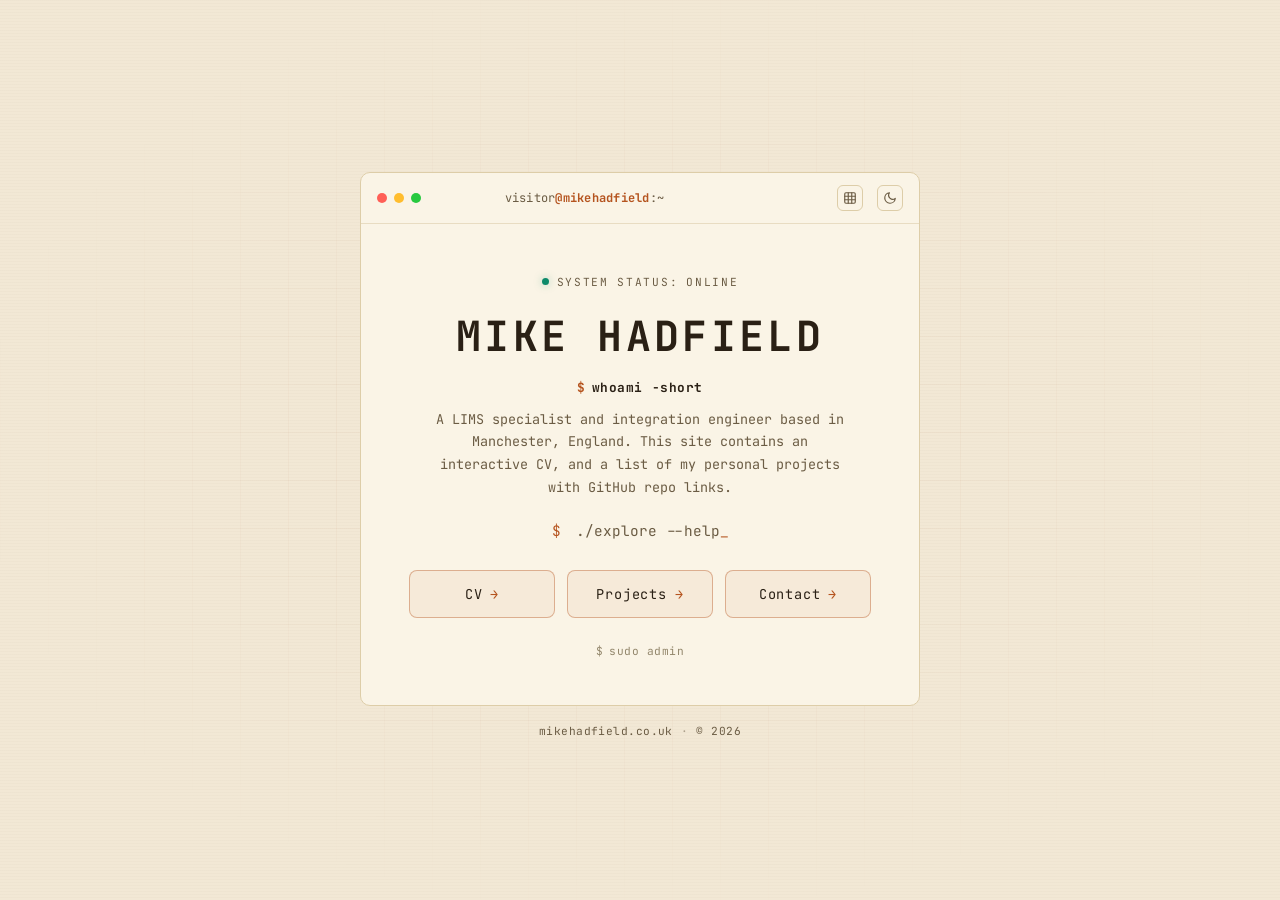
==== commit f2cdd3eb: "projects" ====
--- a/index.html
+++ b/index.html
@@ -1,5 +1,5 @@
 <!DOCTYPE html>
-<html lang="en">
+<html lang="en" data-theme="light">
 <head>
     <meta charset="UTF-8">
     <meta name="viewport" content="width=device-width, initial-scale=1.0">
@@ -29,7 +29,7 @@
     <script>
         (function () {
             var d = document.documentElement, g = function (k) { try { return localStorage.getItem(k); } catch (e) { return null; } };
-            d.dataset.theme = g('mh-theme') || 'dark';
+            d.dataset.theme = g('mh-theme') || 'light'; // light unless the visitor chose dark
             d.dataset.bg = g('mh-bg') || 'grid';
             d.dataset.scan = g('mh-scan') || 'on';
         })();
@@ -59,7 +59,7 @@
                 <span class="dot dot--yellow" aria-hidden="true"></span>
                 <span class="dot dot--green" aria-hidden="true"></span>
             </div>
-            <span class="terminal__path" id="terminal-path">visitor@mikehadfield:~</span>
+            <span class="terminal__path" id="terminal-path">visitor<a class="path-host" href="#/" title="Home" aria-label="mikehadfield — home">@mikehadfield</a>:~</span>
             <div class="bar-right">
                 <nav class="bar-nav" id="bar-nav" aria-label="Sections">
                     <a href="#/cv" data-route="cv">cv</a>
@@ -159,7 +159,7 @@
         <div class="lb__bar">
             <span class="lb__count" id="lb-count"></span>
             <span class="lb__title" id="lb-title"></span>
-            <span class="lb__zoom" id="lb-zoom" aria-live="polite"></span>
+            <button class="lb__zoom" type="button" id="lb-zoom" aria-live="polite"></button>
             <button class="lb__close" type="button" id="lb-close" aria-label="Close">esc ✕</button>
         </div>
         <div class="lb__stage">
--- a/styles.css
+++ b/styles.css
@@ -44,6 +44,9 @@
     --glow-2: rgba(53, 120, 224, 0.05);
     --dot: rgba(53, 224, 160, 0.14);
     --swatch-line: rgba(53, 224, 160, 0.4);
+    /* code colours: VS Code Dark+ */
+    --hl-text: #d4d4d4; --hl-kw: #569cd6; --hl-ctrl: #c586c0; --hl-str: #ce9178; --hl-com: #6a9955;
+    --hl-num: #b5cea8; --hl-fn: #dcdcaa; --hl-type: #4ec9b0; --hl-var: #9cdcfe;
     color-scheme: dark;
 }
 
@@ -85,6 +88,9 @@
     --glow-2: rgba(13, 138, 106, 0.06);
     --dot: rgba(181, 84, 31, 0.16);
     --swatch-line: rgba(181, 84, 31, 0.4);
+    /* code colours: VS Code Light+ */
+    --hl-text: #1f1f1f; --hl-kw: #0000ff; --hl-ctrl: #af00db; --hl-str: #a31515; --hl-com: #008000;
+    --hl-num: #098658; --hl-fn: #795e26; --hl-type: #267f99; --hl-var: #001080;
     color-scheme: light;
 }
 
@@ -246,6 +252,15 @@
 
 .terminal__path a:hover { color: var(--accent); }
 
+/* "@mikehadfield": always a way home */
+.terminal__path a.path-host {
+    color: var(--accent);
+    font-weight: 700;
+}
+
+.terminal__path a.path-host:hover,
+.terminal__path a.path-host:focus-visible { color: var(--fg); }
+
 .terminal__path {
     font-size: 0.75rem;
     color: var(--fg-dim);
@@ -1106,6 +1121,36 @@
     color: inherit;
 }
 
+/* ```python / ```sql: VS Code's colours (Dark+ in dark mode, Light+ in light) */
+.code {
+    position: relative;
+    max-width: none; /* the full write-up width, like figures -- less sideways scrolling */
+}
+
+.code .code__lang {
+    position: absolute;
+    top: 7px;
+    right: 10px;
+    font-size: 0.62rem;
+    letter-spacing: 0.08em;
+    text-transform: uppercase;
+    color: var(--grey-btn-text);
+    pointer-events: none;
+}
+
+.code--python pre,
+.code--sql pre { color: var(--hl-text); }
+
+.hl-kw { color: var(--hl-kw); }
+.hl-ctrl { color: var(--hl-ctrl); }
+.hl-str { color: var(--hl-str); }
+.hl-com { color: var(--hl-com); font-style: italic; }
+.hl-num { color: var(--hl-num); }
+.hl-fn { color: var(--hl-fn); }
+.hl-type { color: var(--hl-type); }
+.hl-var { color: var(--hl-var); }
+.hl-dec { color: var(--hl-fn); }
+
 .prose blockquote {
     margin: 16px 0;
     padding: 4px 0 4px 16px;
@@ -1139,11 +1184,38 @@
     outline: none;
 }
 
-.fig__frame img {
+.fig__frame img,
+.fig__frame video {
     display: block;
     width: 100%;
     height: 100%;
     object-fit: contain;
+}
+
+/* a video with its own controls: the frame isn't a button, a small "expand" chip opens it */
+div.fig__frame--video { cursor: default; }
+.fig__frame video { background: #000; }
+
+.fig__expand {
+    position: absolute;
+    top: 10px;
+    right: 10px;
+    font-size: 0.66rem;
+    color: var(--fg);
+    background: var(--chip-bg);
+    border: 1px solid var(--border);
+    border-radius: 4px;
+    padding: 3px 8px;
+    cursor: pointer;
+    opacity: 0.85;
+    transition: opacity 0.2s ease, border-color 0.2s ease;
+}
+
+.fig__expand:hover,
+.fig__expand:focus-visible {
+    opacity: 1;
+    border-color: var(--accent-dim);
+    outline: none;
 }
 
 .fig__zoom {
@@ -1261,10 +1333,20 @@
 }
 
 .lb__zoom {
+    font-family: inherit;
     font-size: 0.7rem;
     color: var(--fg-dim);
     white-space: nowrap;
-}
+    background: none;
+    border: 1px solid transparent;
+    border-radius: 4px;
+    padding: 3px 7px;
+    cursor: pointer;
+}
+
+.lb__zoom:hover:not(:disabled),
+.lb__zoom:focus-visible { color: var(--accent); border-color: var(--accent-dim); outline: none; }
+.lb__zoom:disabled { cursor: default; }
 
 .lb__close,
 .lb__nav {
@@ -1321,8 +1403,11 @@
 
 .lb.can-zoom .lb__frame { cursor: zoom-in; }
 .lb.is-zoomed .lb__frame { cursor: inherit; }
-
-.lb__frame img {
+.lb.is-video .lb__scroll,
+.lb.is-video .lb__frame { cursor: default; } /* a video's clicks and drags belong to its controls */
+
+.lb__frame img,
+.lb__frame video {
     display: block;
     width: 100%;
     height: 100%;
@@ -1330,6 +1415,8 @@
     user-select: none;
     -webkit-user-drag: none;
 }
+
+.lb__frame video { background: #000; }
 
 .lb.is-zoomed .lb__frame img { border-radius: 0; }
 
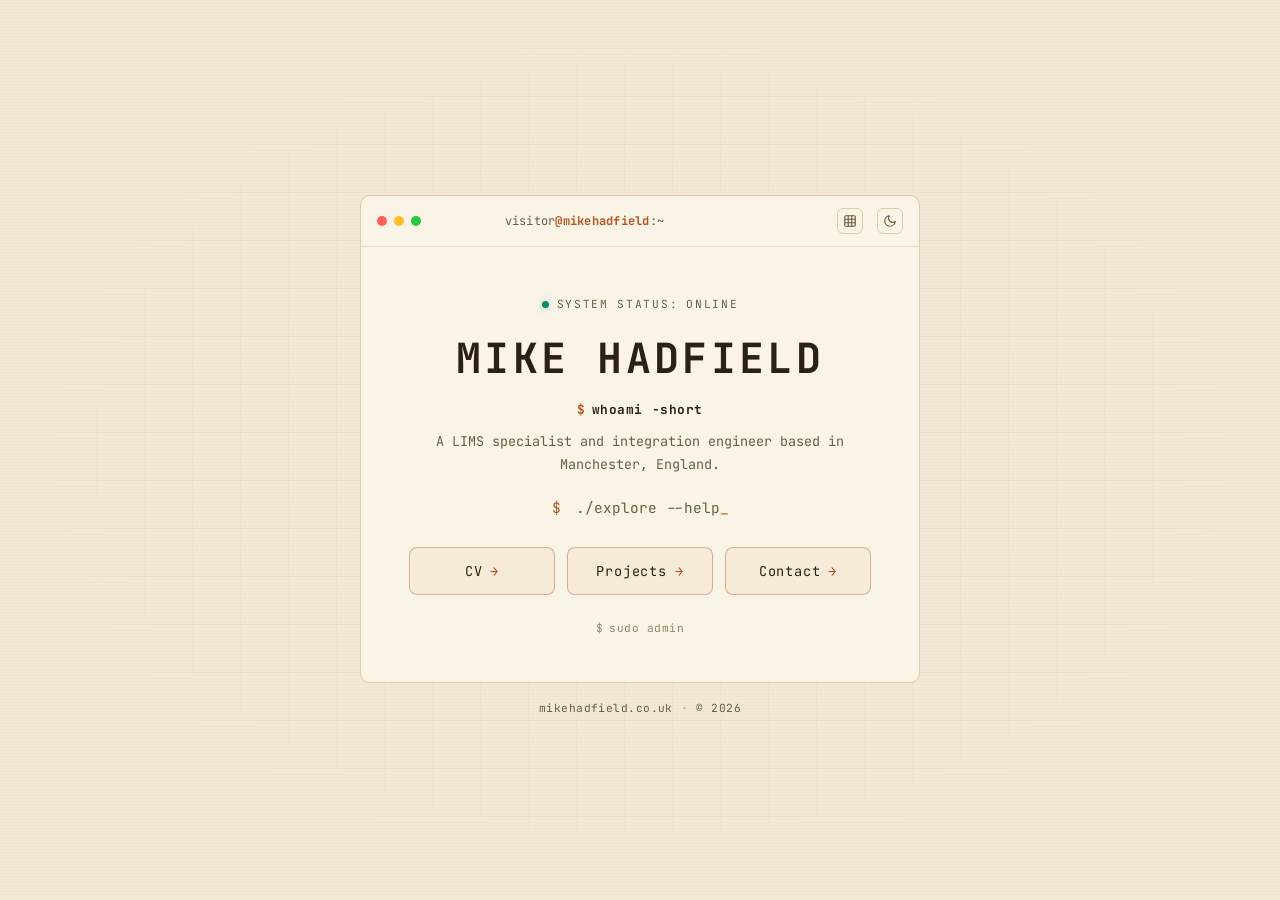
==== commit 6d536291: "projects" ====
--- a/index.html
+++ b/index.html
@@ -83,9 +83,7 @@
                     <p class="kicker"><span class="status-dot status-dot--ok"></span>SYSTEM STATUS: <span><!-- site:status -->ONLINE<!-- /site:status --></span></p>
                     <h1 class="name">MIKE HADFIELD</h1>
                     <p class="home-cmd"><span class="prompt">$</span>whoami -short</p>
-                    <p class="bio"><!-- site:bio -->A LIMS specialist and integration engineer based in Manchester, England.
-
-This site contains an interactive CV, and a list of my personal projects with GitHub repo links.<!-- /site:bio --></p>
+                    <p class="bio"><!-- site:bio -->A LIMS specialist and integration engineer based in Manchester, England.<!-- /site:bio --></p>
                     <p class="tagline"><span class="prompt">$</span> ./explore --help<span class="cursor">_</span></p>
 
                     <nav class="links" aria-label="Site sections">
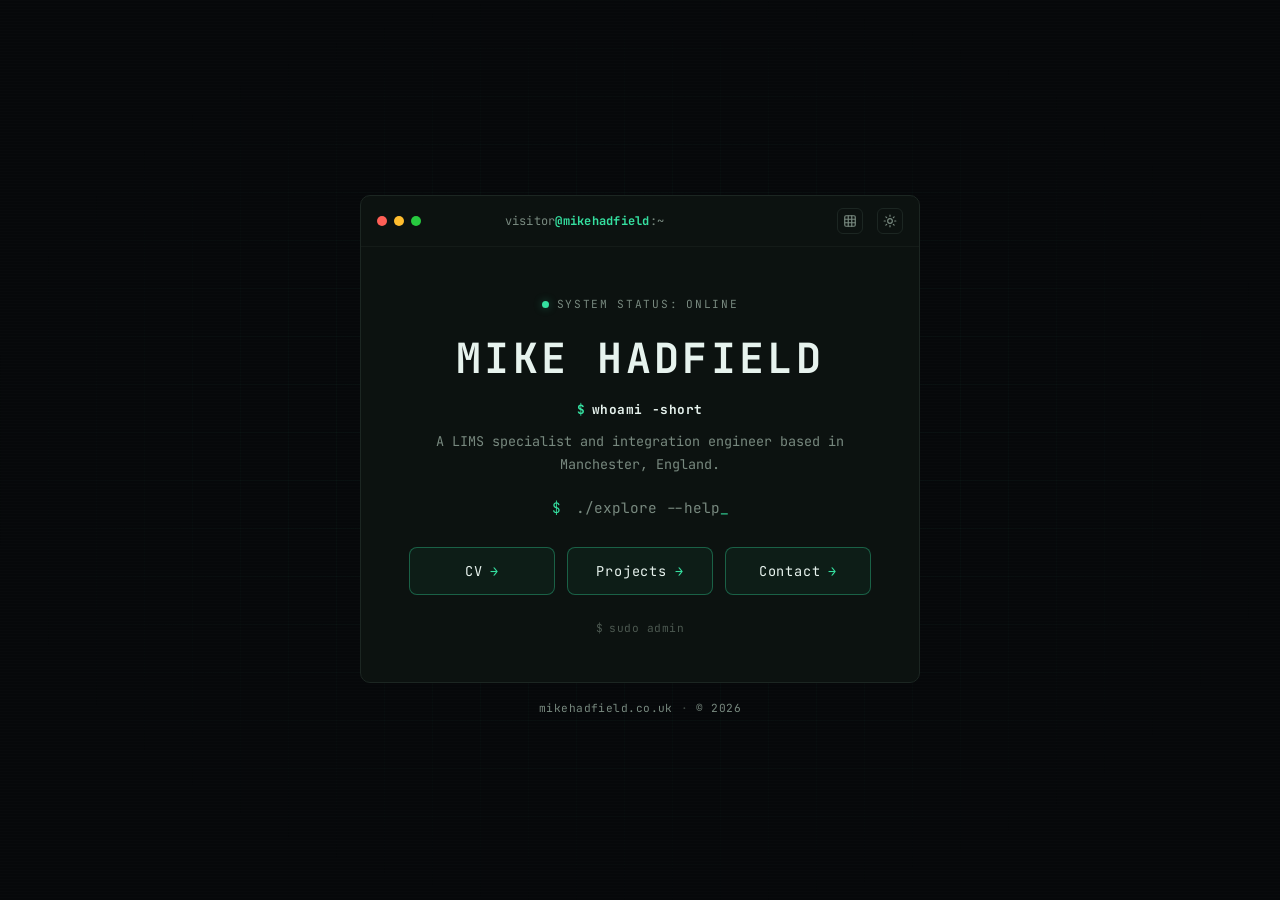
==== commit 79849aab: "cv" ====
--- a/index.html
+++ b/index.html
@@ -1,5 +1,5 @@
 <!DOCTYPE html>
-<html lang="en" data-theme="light">
+<html lang="en" data-theme="dark">
 <head>
     <meta charset="UTF-8">
     <meta name="viewport" content="width=device-width, initial-scale=1.0">
@@ -29,7 +29,7 @@
     <script>
         (function () {
             var d = document.documentElement, g = function (k) { try { return localStorage.getItem(k); } catch (e) { return null; } };
-            d.dataset.theme = g('mh-theme') || 'light'; // light unless the visitor chose dark
+            d.dataset.theme = g('mh-theme') || 'dark'; // dark unless the visitor chose light
             d.dataset.bg = g('mh-bg') || 'grid';
             d.dataset.scan = g('mh-scan') || 'on';
         })();
@@ -101,11 +101,11 @@
             <section class="view view--doc" data-view="cv" hidden>
 <!-- cv:begin -->
 <header class="cv-header"><a class="cd-btn" href="#/"><span class="prompt">$</span>cd ~<kbd>esc</kbd></a><p class="section-label"><span class="prompt">$</span> whoami -all</p><h1 class="name">MIKE HADFIELD</h1><p class="tagline">IT Laboratory Systems Specialist</p><ul class="contact-list"><li><a class="contact-link" href="mailto:mikehadfield@live.co.uk"><svg class="contact-icon" viewBox="0 0 24 24" fill="none" stroke="currentColor" stroke-width="1.8" stroke-linecap="round" stroke-linejoin="round" aria-hidden="true"><rect x="2" y="4" width="20" height="16" rx="2"/><path d="m22 6-10 7L2 6"/></svg><span>mikehadfield@live.co.uk</span></a></li><li><a class="contact-link" href="#/contact" title="Phone number redacted — click to contact via form"><svg class="contact-icon" viewBox="0 0 24 24" fill="none" stroke="currentColor" stroke-width="1.8" stroke-linecap="round" stroke-linejoin="round" aria-hidden="true"><path d="M22 16.92v3a2 2 0 0 1-2.18 2 19.79 19.79 0 0 1-8.63-3.07 19.5 19.5 0 0 1-6-6 19.79 19.79 0 0 1-3.07-8.67A2 2 0 0 1 4.11 2h3a2 2 0 0 1 2 1.72c.127.96.361 1.903.7 2.81a2 2 0 0 1-.45 2.11L8.09 9.91a16 16 0 0 0 6 6l1.27-1.27a2 2 0 0 1 2.11-.45c.907.339 1.85.573 2.81.7A2 2 0 0 1 22 16.92z"/></svg><span>&lt;REDACTED&gt;</span></a></li><li class="contact-link"><svg class="contact-icon" viewBox="0 0 24 24" fill="none" stroke="currentColor" stroke-width="1.8" stroke-linecap="round" stroke-linejoin="round" aria-hidden="true"><path d="M21 10c0 7-9 13-9 13s-9-6-9-13a9 9 0 0 1 18 0z"/><circle cx="12" cy="10" r="3"/></svg><span>Manchester, UK</span></li><li><a class="contact-link" href="https://www.linkedin.com/in/mike-hadfield" target="_blank" rel="noopener noreferrer"><svg class="contact-icon" viewBox="0 0 24 24" fill="currentColor" aria-hidden="true"><path d="M20.447 20.452h-3.554v-5.569c0-1.328-.027-3.037-1.852-3.037-1.853 0-2.136 1.445-2.136 2.939v5.667H9.351V9h3.414v1.561h.046c.477-.9 1.637-1.85 3.37-1.85 3.601 0 4.267 2.37 4.267 5.455v6.286zM5.337 7.433a2.062 2.062 0 1 1 0-4.124 2.062 2.062 0 0 1 0 4.124zM7.114 20.452H3.558V9h3.556v11.452z"/></svg><span>LinkedIn</span></a></li></ul></header>
-<section class="cv-section"><p class="section-label"><span class="prompt">$</span> cat profile.txt</p><p class="section-body">I&#39;ve spent the last 12 years working for the UK&#39;s largest independent provider of clinical pathology. During that time I&#39;ve had the opportunity to work on a large-scale project to replace our existing LIMS with an in-house bespoke solution, overseen two major laboratory moves, and learned the infrastructure for both our virtual and physical estates.</p><p class="section-body">In addition to my personal growth, I&#39;ve also taken on management roles in both laboratory and IT environments. This experience has expanded my skills and honed my ability to lead teams effectively towards achieving our objectives.</p></section>
-<section class="cv-section"><p class="section-label"><span class="prompt">$</span> cat keySkills.json</p><div class="skills-group"><p class="skills-group__label">LIMS &amp; Interfacing</p><ul class="skill-tags"><li>LIMS Configuration &amp; Implementation</li><li>HL7 Interfacing</li><li>Mirth Connect</li><li>Middleware Integration</li><li>Analyser Support</li></ul></div><div class="skills-group"><p class="skills-group__label">Systems &amp; Infrastructure</p><ul class="skill-tags"><li>Active Directory</li><li>Endpoint Manager (SCCM)</li><li>Virtual Server Administration</li><li>Network configuration</li><li>Server Security &amp; Patch Management</li></ul></div><div class="skills-group"><p class="skills-group__label">Data &amp; Databases</p><ul class="skill-tags"><li>Microsoft SQL</li><li>Data Integrity &amp; GDPR Compliance</li><li>Reporting &amp; Analytics</li></ul></div><div class="skills-group"><p class="skills-group__label">Tools &amp; Platforms</p><ul class="skill-tags"><li>Windows</li><li>Linux</li><li>Freshworks</li><li>JavaScript &amp; Front-end Development</li></ul></div><div class="skills-group"><p class="skills-group__label">Leadership &amp; Process</p><ul class="skill-tags"><li>Team Leadership</li><li>SOP Authoring</li><li>Incident Management</li><li>Stakeholder Management</li></ul></div></section>
-<section class="cv-section"><p class="section-label"><span class="prompt">$</span> ls experience/ --sort=date</p><ol class="timeline"><li class="timeline__item"><div class="timeline__head"><h3 class="timeline__role">Laboratory Systems Specialist</h3><span class="timeline__date">Sep 2023 — Present</span></div><p class="timeline__org">TDL Manchester</p><ul class="timeline__list"><li>Configuration and implementation of a newly developed in-house LIMS system.</li><li>2nd line analyser support for 100+ analysers across the country.</li><li>Analyser interfacing, predominantly with HL7 and Mirth Connect.</li><li>Integration with associated middleware and client down-stream systems.</li><li>Microsoft SQL for database insertion and data queries.</li><li>Performing security updates to company-critical servers while maintaining minimal downtime.</li></ul></li><li class="timeline__item"><div class="timeline__head"><h3 class="timeline__role">IT Support Specialist</h3><span class="timeline__date">Apr 2022 — Sep 2023</span></div><p class="timeline__org">TDL Manchester</p><ul class="timeline__list"><li>Initial triage of all customer tickets.</li><li>First and second line desktop, laptop, and mobile support.</li><li>First line analyser and middleware support (Roche CITM, Sysmex EPU, Clinisys Winpath).</li><li>Active Directory and Microsoft Endpoint management.</li><li>Monitoring our virtual servers to diagnose issues and ensure good levels of performance.</li><li>General day-to-day site work (patching switches, imaging devices, installing equipment).</li><li>Promoted to team leader after one year in post.</li></ul></li><li class="timeline__item"><div class="timeline__head"><h3 class="timeline__role">Sample Reception Supervisor</h3><span class="timeline__date">Sep 2018 — Apr 2022</span></div><p class="timeline__org">TDL Manchester</p><ul class="timeline__list"><li>Led a team of up to 12 staff, ensuring smooth day-to-day operations.</li><li>Authored departmental SOPs, managed incident and GDPR reporting.</li><li>Held annual joint reviews, monthly team meetings, probationary and HR meetings.</li><li>Resolved queries and investigated problems with internal departments and external clients.</li><li>Maintained laboratory technical equipment, including centrifuges, scanners, and zebra printers.</li><li>Gained extensive knowledge of laboratory operations, procedures, and general pathology.</li></ul></li><li class="timeline__item"><div class="timeline__head"><h3 class="timeline__role">Administration Assistant (Courier Department)</h3><span class="timeline__date">Dec 2016 — Sep 2018</span></div><p class="timeline__org">TDL London</p><ul class="timeline__list"><li>Managed and monitored attendance, sickness, productivity, and wages of all non-PAYE staff, maintaining accuracy and confidentiality of information.</li><li>Generated monthly activity reports to provide insights on courier trends and financials.</li><li>Managed the departmental email, phones, and courier software (DA Systems) for user and courier management, routes, and job assignment.</li></ul></li><li class="timeline__item"><div class="timeline__head"><h3 class="timeline__role">Medical Laboratory Assistant (Data Entry Clerk)</h3><span class="timeline__date">Mar 2014 — Dec 2016</span></div><p class="timeline__org">TDL London</p><ul class="timeline__list"><li>Transcribing patient demographic and coded test information from pathology requests.</li><li>Gained extensive knowledge in pathology sample handling and prerequisite testing requirements.</li><li>Collaborated with other staff to resolve queries, contributing to departmental SOPs and improved workflows.</li></ul></li></ol></section>
+<section class="cv-section"><p class="section-label"><span class="prompt">$</span> cat profile.txt</p><p class="section-body">I&#39;ve spent the last 12 years working for the UK&#39;s largest independent provider of clinical pathology. During that time I&#39;ve overseen two major laboratory moves, and played a leading role in the implementation and rollout of a new bespoke in-house LIMS.</p><p class="section-body">In addition to my personal growth, I&#39;ve also taken on managerial roles in both laboratory and IT environments. This experience has expanded my skills and honed my ability to lead teams effectively towards achieving our objectives.</p></section>
+<section class="cv-section"><p class="section-label"><span class="prompt">$</span> cat keySkills.json</p><div class="skills-group"><p class="skills-group__label">LIMS &amp; Interfacing</p><ul class="skill-tags"><li>LIMS Configuration &amp; Implementation</li><li>HL7 Interfacing</li><li>MirthConnect</li><li>Middleware Integration</li><li>Analyser Support</li></ul></div><div class="skills-group"><p class="skills-group__label">Leadership &amp; Management</p><ul class="skill-tags"><li>Team Leadership</li><li>SOP Documentation</li><li>Incident Management</li><li>Stakeholder Management</li></ul></div><div class="skills-group"><p class="skills-group__label">Systems &amp; Infrastructure</p><ul class="skill-tags"><li>Active Directory</li><li>Endpoint Manager (SCCM)</li><li>Virtual Server Administration</li><li>Network configuration</li><li>Server Security &amp; Patch Management</li></ul></div><div class="skills-group"><p class="skills-group__label">Data &amp; Databases</p><ul class="skill-tags"><li>Microsoft SQL</li><li>Data Integrity &amp; GDPR Compliance</li><li>Reporting &amp; Analytics</li></ul></div><div class="skills-group"><p class="skills-group__label">Tools &amp; Platforms</p><ul class="skill-tags"><li>Windows</li><li>Linux</li><li>Freshworks</li><li>JavaScript &amp; Front-end Development</li></ul></div></section>
+<section class="cv-section"><p class="section-label"><span class="prompt">$</span> ls experience/ --sort=date</p><ol class="timeline"><li class="timeline__item"><div class="timeline__head"><h3 class="timeline__role">Laboratory Systems Specialist</h3><span class="timeline__date">Sep 2023 — Present</span></div><p class="timeline__org">TDL Manchester / Hybrid Remote</p><ul class="timeline__list"><li>Configuration and implementation of a newly developed in-house LIMS system.</li><li>2nd line analyser support for 100+ analysers across the country.</li><li>Analyser interfacing, predominantly with HL7 and Mirth Connect.</li><li>Integration with associated middleware and client down-stream systems.</li><li>Microsoft SQL for database insertion and data queries.</li><li>Performing security updates to company-critical servers while maintaining minimal downtime.</li></ul></li><li class="timeline__item"><div class="timeline__head"><h3 class="timeline__role">IT Support Specialist</h3><span class="timeline__date">Apr 2022 — Sep 2023</span></div><p class="timeline__org">TDL Manchester</p><ul class="timeline__list"><li>Initial triage of all customer tickets.</li><li>First and second line desktop, laptop, and mobile support.</li><li>First line analyser and middleware support (Roche CITM, Sysmex EPU, Clinisys Winpath).</li><li>Active Directory and Microsoft Endpoint management.</li><li>Monitoring our virtual servers to diagnose issues and ensure good levels of performance.</li><li>General day-to-day site work (patching switches, imaging devices, installing equipment).</li><li>Promoted to team leader after one year in post.</li></ul></li><li class="timeline__item"><div class="timeline__head"><h3 class="timeline__role">Sample Reception Supervisor</h3><span class="timeline__date">Sep 2018 — Apr 2022</span></div><p class="timeline__org">TDL Manchester</p><ul class="timeline__list"><li>Led a team of up to 12 staff, ensuring smooth day-to-day operations.</li><li>Authored departmental SOPs, managed incident and GDPR reporting.</li><li>Held annual joint reviews, monthly team meetings, probationary and HR meetings.</li><li>Resolved queries and investigated problems with internal departments and external clients.</li><li>Maintained laboratory technical equipment, including centrifuges, scanners, and zebra printers.</li><li>Gained extensive knowledge of laboratory operations, procedures, and general pathology.</li></ul></li><li class="timeline__item"><div class="timeline__head"><h3 class="timeline__role">Administration Assistant (Courier Department)</h3><span class="timeline__date">Dec 2016 — Sep 2018</span></div><p class="timeline__org">TDL London</p><ul class="timeline__list"><li>Managed and monitored attendance, sickness, productivity, and wages of all non-PAYE staff, maintaining accuracy and confidentiality of information.</li><li>Generated monthly activity reports to provide insights on courier trends and financials.</li><li>Managed the departmental email, phones, and courier software (DA Systems) for user and courier management, routes, and job assignment.</li></ul></li><li class="timeline__item"><div class="timeline__head"><h3 class="timeline__role">Medical Laboratory Assistant (Data Entry Clerk)</h3><span class="timeline__date">Mar 2014 — Dec 2016</span></div><p class="timeline__org">TDL London</p><ul class="timeline__list"><li>Transcribing patient demographic and coded test information from pathology requests.</li><li>Gained extensive knowledge in pathology sample handling and prerequisite testing requirements.</li><li>Collaborated with other staff to resolve queries, contributing to departmental SOPs and improved workflows.</li></ul></li></ol></section>
 <section class="cv-section"><p class="section-label"><span class="prompt">$</span> cat education.txt</p><div class="doc-entry"><div class="timeline__head"><h3 class="timeline__role">Certificate of Higher Education in Forensic Science</h3><span class="timeline__date">Sep 2008 — May 2010</span></div><p class="timeline__org">University of West England, UK</p><p class="section-body">Key modules in Organic Chemistry, Inorganic and Physical Chemistry, Molecular Genetics, and Scientific Research Methods.</p></div><div class="doc-entry"><div class="timeline__head"><h3 class="timeline__role">A Levels &amp; GCSEs</h3><span class="timeline__date">A Lifetime Ago</span></div><p class="timeline__org">Imberhorne, West Sussex</p><p class="section-body">10 GCSEs, 3 A-levels, and a diploma in Music Technology</p></div></section>
-<section class="cv-section"><p class="section-label"><span class="prompt">$</span> cat interests.md</p><div class="doc-entry"><h3 class="timeline__role">Web development</h3><p class="section-body">After needing to understand the basics of JavaScript for LIMS integration, in my spare time I&#39;ve rediscovered an enjoyment for website creation and front end development. You can see (some of) my pet projects on <a href="https://github.com/mjhadfield" target="_blank" rel="noopener noreferrer">GitHub</a>.</p></div><div class="doc-entry"><h3 class="timeline__role">Programming</h3><p class="section-body">In the new age of LLMs and neural networks, learning and creating has never been easier. Currently dabbling in Python.</p></div><div class="doc-entry"><h3 class="timeline__role">Poker</h3><p class="section-body">One of the best games ever created, up there with Chess. It helped fund me through university and remains a hobby ever since.</p></div></section>
+<section class="cv-section"><p class="section-label"><span class="prompt">$</span> cat interests.md</p><div class="doc-entry"><h3 class="timeline__role">Web development</h3><p class="section-body">After needing to understand the basics of JavaScript for LIMS integration, in my spare time I&#39;ve rediscovered an enjoyment for website creation and front end development. Check out my projects page.</p></div><div class="doc-entry"><h3 class="timeline__role">Programming</h3><p class="section-body">In the new age of LLMs and neural networks, learning and creating has never been easier. Currently exploring Python and C++</p></div><div class="doc-entry"><h3 class="timeline__role">Poker</h3><p class="section-body">One of the best games ever created, up there with Chess. It helped fund me through university and remains a hobby ever since.</p></div></section>
 <!-- cv:end -->
             </section>
 
--- a/styles.css
+++ b/styles.css
@@ -1470,8 +1470,12 @@
 @media (max-width: 600px) {
     html, body { height: auto; }
 
+    /* short pages (home, contact) sit in the middle of the screen, as on desktop; a page
+       taller than the screen just grows the body, so it starts at the top and scrolls */
     body {
-        justify-content: flex-start;
+        min-height: 100vh;
+        min-height: 100dvh;
+        justify-content: center;
         overflow: visible;
         padding: 16px 10px 24px;
     }
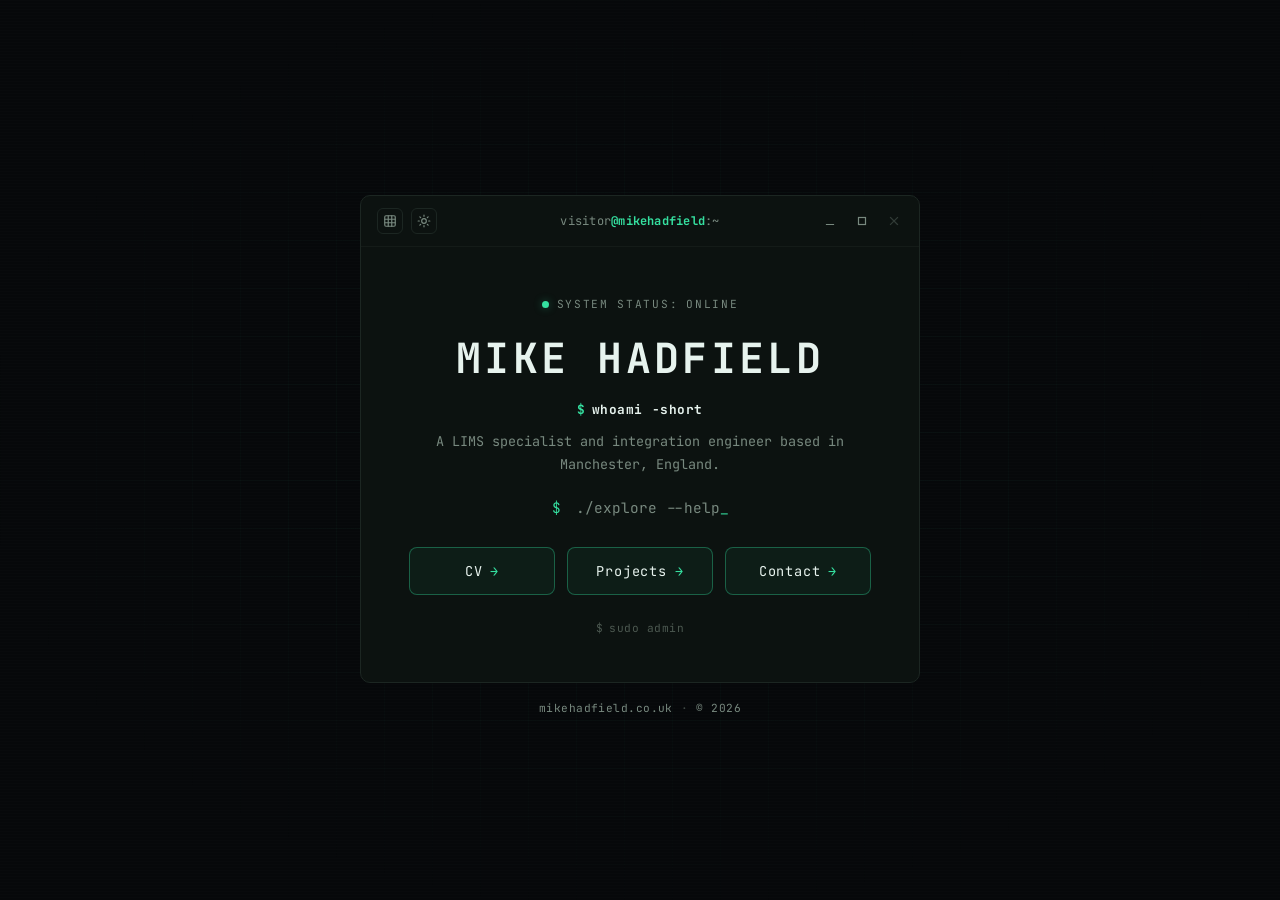
==== commit e857e443: "UI updates" ====
--- a/index.html
+++ b/index.html
@@ -41,7 +41,7 @@
         .terminal { max-height: none; }
         .terminal__viewport { overflow: visible; }
         .view[data-view="home"], .view[data-view="cv"], .view[data-view="contact"] { display: block; }
-        .bar-right, .sudo-link, .cd-btn { display: none; }
+        .bar-left, .bar-right, .sudo-link, .cd-btn { display: none; }
     </style></noscript>
 </head>
 <body>
@@ -54,10 +54,14 @@
 
     <main class="terminal" id="terminal" data-size="home">
         <div class="terminal__bar">
-            <div class="terminal__dots">
-                <button class="dot dot--red dot--link" type="button" id="close-dot" title="cd .." aria-label="Go up a level"></button>
-                <span class="dot dot--yellow" aria-hidden="true"></span>
-                <span class="dot dot--green" aria-hidden="true"></span>
+            <div class="bar-left">
+                <button class="icon-btn" type="button" id="bg-btn" aria-haspopup="true" aria-expanded="false" aria-controls="bg-menu" aria-label="Background" title="Background">
+                    <svg viewBox="0 0 24 24" fill="none" stroke="currentColor" stroke-width="2" stroke-linecap="round" aria-hidden="true"><rect x="3" y="3" width="18" height="18" rx="2"/><path d="M3 9h18M3 15h18M9 3v18M15 3v18"/></svg>
+                </button>
+                <button class="icon-btn theme-btn" type="button" id="theme-btn" aria-label="Switch to light theme">
+                    <svg class="i-sun" viewBox="0 0 24 24" fill="none" stroke="currentColor" stroke-width="2" stroke-linecap="round" aria-hidden="true"><circle cx="12" cy="12" r="4"/><path d="M12 2v2M12 20v2M4.9 4.9l1.4 1.4M17.7 17.7l1.4 1.4M2 12h2M20 12h2M4.9 19.1l1.4-1.4M17.7 6.3l1.4-1.4"/></svg>
+                    <svg class="i-moon" viewBox="0 0 24 24" fill="none" stroke="currentColor" stroke-width="2" stroke-linecap="round" stroke-linejoin="round" aria-hidden="true"><path d="M21 12.8A9 9 0 1 1 11.2 3a7 7 0 0 0 9.8 9.8z"/></svg>
+                </button>
             </div>
             <span class="terminal__path" id="terminal-path">visitor<a class="path-host" href="#/" title="Home" aria-label="mikehadfield — home">@mikehadfield</a>:~</span>
             <div class="bar-right">
@@ -66,13 +70,11 @@
                     <a href="#/projects" data-route="projects">projects</a>
                     <a href="#/contact" data-route="contact">contact</a>
                 </nav>
-                <button class="icon-btn" type="button" id="bg-btn" aria-haspopup="true" aria-expanded="false" aria-controls="bg-menu" aria-label="Background" title="Background">
-                    <svg viewBox="0 0 24 24" fill="none" stroke="currentColor" stroke-width="2" stroke-linecap="round" aria-hidden="true"><rect x="3" y="3" width="18" height="18" rx="2"/><path d="M3 9h18M3 15h18M9 3v18M15 3v18"/></svg>
-                </button>
-                <button class="icon-btn theme-btn" type="button" id="theme-btn" aria-label="Switch to light theme">
-                    <svg class="i-sun" viewBox="0 0 24 24" fill="none" stroke="currentColor" stroke-width="2" stroke-linecap="round" aria-hidden="true"><circle cx="12" cy="12" r="4"/><path d="M12 2v2M12 20v2M4.9 4.9l1.4 1.4M17.7 17.7l1.4 1.4M2 12h2M20 12h2M4.9 19.1l1.4-1.4M17.7 6.3l1.4-1.4"/></svg>
-                    <svg class="i-moon" viewBox="0 0 24 24" fill="none" stroke="currentColor" stroke-width="2" stroke-linecap="round" stroke-linejoin="round" aria-hidden="true"><path d="M21 12.8A9 9 0 1 1 11.2 3a7 7 0 0 0 9.8 9.8z"/></svg>
-                </button>
+                <div class="win-ctrls">
+                    <button class="win-btn" type="button" id="min-dot" title="Minimise" aria-label="Minimise the window"><svg viewBox="0 0 10 10" aria-hidden="true"><path d="M1.5 8.5h7"/></svg></button>
+                    <button class="win-btn win-btn--max" type="button" id="max-dot" title="Maximise" aria-label="Maximise the window" aria-pressed="false"><svg class="i-max" viewBox="0 0 10 10" aria-hidden="true"><rect x="1.5" y="1.5" width="7" height="7"/></svg><svg class="i-restore" viewBox="0 0 10 10" aria-hidden="true"><rect x="1.5" y="3.5" width="5" height="5"/><path d="M3.5 3.5v-2h5v5h-2"/></svg></button>
+                    <button class="win-btn win-btn--close" type="button" id="close-dot" title="cd .." aria-label="Close — go up a level"><svg viewBox="0 0 10 10" aria-hidden="true"><path d="M1.5 1.5l7 7M8.5 1.5l-7 7"/></svg></button>
+                </div>
             </div>
         </div>
 
@@ -144,7 +146,23 @@
             <section class="view" data-view="projects" hidden></section>
             <section class="view" data-view="article" hidden></section>
         </div>
+
+        <!-- maximised only: a tmux-style status line -->
+        <div class="terminal__status" id="term-status" aria-hidden="true">
+            <span class="status__session">[mh]</span>
+            <span class="status__win" id="status-win">0:~*</span>
+            <span class="status__fill"></span>
+            <span class="status__hint">dbl-click title to restore</span>
+            <span class="status__clock" id="status-clock"></span>
+        </div>
     </main>
+
+    <!-- minimised: an empty desk, and the window docked at the bottom -->
+    <p class="desk-note" id="desk-note" hidden>There's nothing else here...<span class="desk-note__caret" aria-hidden="true"></span></p>
+    <button class="dock" type="button" id="dock" hidden aria-label="Restore the window">
+        <span class="dock__glyph" aria-hidden="true">&gt;_</span>
+        <span class="dock__title" id="dock-title">visitor@mikehadfield:~</span>
+    </button>
 
     <footer class="footer">
         <span>mikehadfield.co.uk</span>
--- a/styles.css
+++ b/styles.css
@@ -196,7 +196,7 @@
        content inside fades in now (opacity, no movement). */
 }
 
-.terminal[data-size="contact"] { --tw: 620px; }
+.terminal[data-size="contact"] { --tw: 800px; }   /* wide enough for the title bar to keep the path centred */
 .terminal[data-size="cv"] { --tw: 820px; }
 .terminal[data-size="projects"] { --tw: 980px; }
 .terminal[data-size="article"] { --tw: 1040px; }
@@ -212,39 +212,6 @@
     border-bottom: 1px solid var(--border-soft);
 }
 
-.terminal__dots {
-    display: flex;
-    gap: 7px;
-}
-
-.dot {
-    width: 10px;
-    height: 10px;
-    border-radius: 50%;
-    background: #333;
-    border: none;
-    padding: 0;
-}
-
-.dot--red { background: #ff5f56; }
-.dot--yellow { background: #ffbd2e; }
-.dot--green { background: #27c93f; }
-
-.dot--link {
-    cursor: pointer;
-    transition: filter 0.15s ease, transform 0.15s ease;
-}
-
-.dot--link:hover {
-    filter: brightness(1.2);
-    transform: scale(1.15);
-}
-
-.dot--link:focus-visible {
-    outline: 2px solid var(--accent);
-    outline-offset: 2px;
-}
-
 .terminal__path a {
     color: inherit;
     text-decoration: none;
@@ -270,6 +237,37 @@
     text-overflow: ellipsis;
 }
 
+.bar-left {
+    justify-self: start;
+    display: flex;
+    align-items: center;
+    gap: 8px;
+}
+
+/* window controls, Windows / Linux style: minimise, maximise (restore while maximised), close */
+.win-ctrls { display: flex; gap: 2px; margin-right: -6px; }
+.win-btn {
+    display: grid;
+    place-items: center;
+    width: 30px;
+    height: 24px;
+    padding: 0;
+    color: var(--fg-dim);
+    background: transparent;
+    border: 0;
+    border-radius: 5px;
+    cursor: pointer;
+    transition: background 0.12s ease, color 0.12s ease;
+}
+.win-btn svg { width: 10px; height: 10px; fill: none; stroke: currentColor; stroke-width: 1.2; stroke-linecap: square; }
+.win-btn:hover { background: var(--wash-neutral); color: var(--fg); }
+.win-btn--close:hover { background: #e81123; color: #fff; }
+.win-btn:focus-visible { outline: 2px solid var(--accent); outline-offset: 1px; }
+.win-btn:disabled { opacity: 0.35; cursor: default; background: none; color: var(--fg-dim); }
+.win-btn--max .i-restore,
+.win-btn--max[aria-pressed="true"] .i-max { display: none; }
+.win-btn--max[aria-pressed="true"] .i-restore { display: block; }
+
 .bar-right {
     justify-self: end;
     display: flex;
@@ -284,10 +282,10 @@
     transition: opacity 0.2s ease;
 }
 
-.terminal[data-size="home"] .bar-nav {
-    opacity: 0;
-    pointer-events: none;
-}
+/* gone on the home page, not just invisible: an invisible nav still took its space, pushing the path off-centre */
+.terminal[data-size="home"] .bar-nav { display: none; }
+.bar-nav { animation: nav-in 0.2s ease both; }
+@keyframes nav-in { from { opacity: 0; } }
 
 .bar-nav a {
     color: var(--fg-dim);
@@ -1465,6 +1463,96 @@
 
 .footer__sep { opacity: 0.5; }
 
+/* ---------- window controls: yellow minimises to the dock, green maximises ---------- */
+
+/* minimised: an empty desk with a note, and the window docked at the bottom */
+.desk-note {
+    margin: auto 0;
+    font-size: 0.85rem;
+    color: var(--fg-dim);
+    letter-spacing: 0.02em;
+}
+.desk-note__caret {
+    display: inline-block;
+    width: 0.55em;
+    height: 1.05em;
+    margin-left: 4px;
+    vertical-align: -0.18em;
+    background: var(--accent);
+    animation: caret-blink 1.1s steps(1) infinite;
+}
+@keyframes caret-blink { 50% { opacity: 0; } }
+
+.dock {
+    position: fixed;
+    z-index: 20;
+    left: 50%;
+    bottom: 46px;
+    transform: translateX(-50%);
+    display: flex;
+    align-items: center;
+    gap: 10px;
+    max-width: calc(100vw - 32px);
+    padding: 7px 14px 7px 12px;
+    background: var(--bg-elevated);
+    border: 1px solid var(--border);
+    border-radius: var(--radius);
+    color: var(--fg-dim);
+    font: inherit;
+    font-size: 0.72rem;
+    cursor: pointer;
+    transition: border-color 0.15s ease, color 0.15s ease;
+}
+.dock[hidden] { display: none; }       /* its display:flex would otherwise beat the hidden attribute */
+.dock:hover, .dock:focus-visible { border-color: var(--accent-dim); color: var(--fg); outline: none; }
+.dock__glyph { color: var(--accent); font-weight: 700; }
+.dock__title { white-space: nowrap; overflow: hidden; text-overflow: ellipsis; }
+.dock--arrived { animation: dock-in 0.18s var(--ease) both; }
+@keyframes dock-in { from { opacity: 0; } }
+
+body.is-min .terminal { display: none; }
+
+/* maximised: the whole window, a tmux-style status line, and text kept to a readable width */
+body.is-max { padding: 10px; gap: 0; }
+body.is-max .footer { display: none; }
+.terminal.is-max {
+    max-width: none !important;          /* !important: beats the inline height the view swap animates */
+    height: calc(100vh - 20px) !important;
+    height: calc(100dvh - 20px) !important;
+    max-height: none !important;
+    transition: none;
+}
+.terminal.is-max .terminal__viewport { display: flex; flex-direction: column; }
+/* centred both ways: a short page (home, contact) sits in the middle as it does un-maximised; a long one fills from the top and scrolls */
+.terminal.is-max .view { width: 100%; max-width: calc(var(--tw) + 160px); margin: auto; }
+
+.terminal__status { display: none; }
+.terminal.is-max .terminal__status {
+    flex: none;
+    display: flex;
+    align-items: center;
+    gap: 10px;
+    padding: 3px 12px;
+    font-size: 0.68rem;
+    color: var(--on-accent);
+    background: var(--accent);
+    white-space: nowrap;
+}
+.status__session { font-weight: 700; }
+.status__win { overflow: hidden; text-overflow: ellipsis; }
+.status__fill { flex: 1; }
+.status__hint { opacity: 0.7; }
+
+/* the "zoom rectangles" that fly between the window and the dock (or its maximised size): a
+   few outlines, no fill, so they're cheap to move without a GPU and nothing big gets a layer */
+.zoomrect {
+    position: fixed;
+    z-index: 50;
+    border: 1px solid var(--accent);
+    border-radius: var(--radius);
+    pointer-events: none;
+}
+
 /* ---------- mobile: ordinary page scroll, no overlays ---------- */
 
 @media (max-width: 600px) {
@@ -1491,9 +1579,9 @@
 
     /* dots · path · theme button, then the section links on a row of their own */
     .terminal__bar { grid-template-columns: auto minmax(0, 1fr) auto; row-gap: 10px; }
-    .terminal__path { text-align: right; }
+    .terminal__path { text-align: center; }
     .bar-right { display: contents; }
-    .theme-btn { grid-column: 3; grid-row: 1; }
+    .win-ctrls { grid-column: 3; grid-row: 1; }
     .bar-nav { grid-column: 1 / -1; grid-row: 2; justify-content: space-around; }
     .terminal[data-size="home"] .bar-nav { display: none; }
     .cd-btn kbd { display: none; }
@@ -1519,6 +1607,11 @@
     .lb__zoom { display: none; }
     .lb__nav { top: auto; bottom: 8px; margin-top: 0; }
     .lb__info { max-height: 34vh; }
+
+    .dock { bottom: 56px; }
+    body.is-max { padding: 6px; }
+    .terminal.is-max { height: auto !important; min-height: calc(100dvh - 12px); }
+    .status__hint { display: none; }
 
 }
 
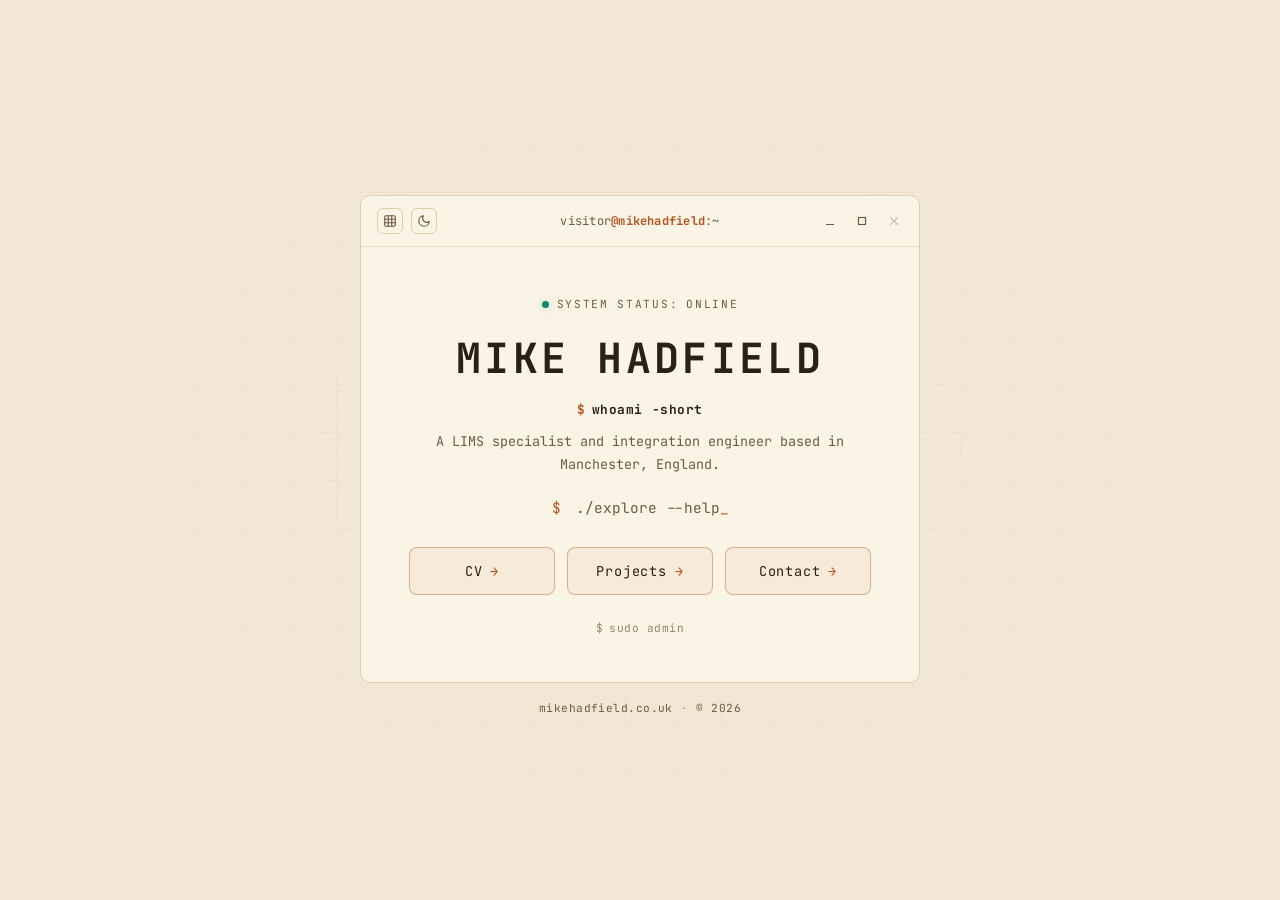
==== commit 788ed076: "project updates and writeups" ====
--- a/index.html
+++ b/index.html
@@ -1,5 +1,5 @@
 <!DOCTYPE html>
-<html lang="en" data-theme="dark">
+<html lang="en" data-theme="light">
 <head>
     <meta charset="UTF-8">
     <meta name="viewport" content="width=device-width, initial-scale=1.0">
@@ -29,7 +29,7 @@
     <script>
         (function () {
             var d = document.documentElement, g = function (k) { try { return localStorage.getItem(k); } catch (e) { return null; } };
-            d.dataset.theme = g('mh-theme') || 'dark'; // dark unless the visitor chose light
+            d.dataset.theme = g('mh-theme') || 'light'; // light unless the visitor chose dark
             d.dataset.bg = g('mh-bg') || 'grid';
             d.dataset.scan = g('mh-scan') || 'on';
         })();
@@ -145,6 +145,16 @@
             <!-- projects list / write-up: rendered by script.js from content/projects/ -->
             <section class="view" data-view="projects" hidden></section>
             <section class="view" data-view="article" hidden></section>
+            <!-- a project's live app (its "live" field), framed: #/projects/<slug>/live -->
+            <section class="view view--app" data-view="app" hidden>
+                <div class="app-strip">
+                    <a class="cd-btn" id="app-back" href="#/projects"><span class="prompt">$</span>cd ..<kbd>esc</kbd></a>
+                    <p class="app-strip__cmd"><span class="prompt">$</span> <span id="app-cmd">./app</span></p>
+                    <button class="newtab-link app-full" id="app-full" type="button" hidden>full screen &#10530;</button>
+                    <span id="app-newtab"></span>
+                </div>
+                <div class="app-frame" id="app-frame"></div>
+            </section>
         </div>
 
         <!-- maximised only: a tmux-style status line -->
--- a/styles.css
+++ b/styles.css
@@ -50,7 +50,7 @@
     color-scheme: dark;
 }
 
-/* Light theme -- Citadel's (HomeDashboard/web/css/tokens.css): sun-bleached parchment, rust
+/* Light theme -- Citadel's (Citadel/web/css/tokens.css): sun-bleached parchment, rust
    accent, deep-sea teal for "ok", dried-blood maroon for errors. */
 :root[data-theme="light"] {
     --bg: #f2e8d5;
@@ -201,6 +201,7 @@
 .terminal[data-size="projects"] { --tw: 980px; }
 .terminal[data-size="article"] { --tw: 1040px; }
 .terminal[data-size="admin"] { --tw: 1280px; }
+.terminal[data-size="app"] { --tw: 1440px; height: calc(100vh - 92px); }   /* a live app: as big as the screen allows */
 
 .terminal__bar {
     flex: none;
@@ -955,6 +956,40 @@
 
 .proj-card:hover .proj-card__read { transform: translateX(3px); }
 
+/* the primary project: the whole width of the grid, its screenshot beside the text */
+.proj-card--primary {
+    grid-column: 1 / -1;
+    display: grid;
+    grid-template-columns: minmax(0, 1fr) minmax(0, 1.15fr);
+    gap: 22px;
+    align-items: center;
+    padding: 22px 24px;
+    border-color: var(--accent-dim);
+}
+
+.proj-card__text {
+    display: flex;
+    flex-direction: column;
+    gap: 12px;
+    min-width: 0;
+    height: 100%;
+}
+
+.proj-card--primary .proj-card__title { font-size: 1.4rem; }
+.proj-card--primary .proj-card__summary { font-size: 0.86rem; }
+
+.proj-card__cover {
+    display: block;
+    width: 100%;
+    height: auto;
+    aspect-ratio: 16 / 9;
+    object-fit: cover;
+    object-position: top left;
+    border: 1px solid var(--border);
+    border-radius: 6px;
+    background: var(--bg);
+}
+
 /* a draft: the tile is shown, but it isn't a link yet */
 .proj-card--draft,
 .proj-card--draft:hover {
@@ -1035,6 +1070,30 @@
 }
 
 .repo-btn svg { width: 15px; height: 15px; }
+
+/* "launch": the project's live app, in the terminal -- the accent button, the way in */
+.launch-btn,
+.prose .launch-btn {   /* .prose a would paint the label accent-on-accent */
+    color: var(--on-accent);
+    text-decoration: none;
+    background: var(--accent);
+    border-color: var(--accent);
+    font-weight: 700;
+}
+.launch-btn:hover,
+.prose .launch-btn:hover {
+    color: var(--on-accent);
+    background: var(--accent);
+    border-color: var(--accent);
+    filter: brightness(1.08);
+}
+.launch-btn svg { width: 12px; height: 12px; }
+
+.launch-row { display: flex; flex-wrap: wrap; align-items: center; gap: 10px 18px; }
+.newtab-link,
+.prose .newtab-link { font-size: 0.72rem; color: var(--fg-dim); }
+.newtab-link:hover,
+.prose .newtab-link:hover { color: var(--accent); }
 
 /* repo field says "private": same button, inactive */
 .repo-btn--private,
@@ -1189,6 +1248,19 @@
     height: 100%;
     object-fit: contain;
 }
+
+/* ::figrow[a b c] -- figures side by side, each its own numbered figure */
+.fig-row {
+    display: grid;
+    grid-template-columns: repeat(var(--cols, 3), minmax(0, 1fr));
+    gap: 14px;
+    margin: 26px 0;
+    max-width: none !important;
+    align-items: start;
+}
+
+.fig-row .fig { margin: 0; }
+.fig-row figcaption { font-size: 0.72rem; }
 
 /* a video with its own controls: the frame isn't a button, a small "expand" chip opens it */
 div.fig__frame--video { cursor: default; }
@@ -1449,6 +1521,27 @@
     color: var(--fg-dim);
 }
 
+/* ---------- a project's live app (#/projects/<slug>/live), framed in the terminal ---------- */
+
+.terminal[data-size="app"] .terminal__viewport { display: flex; flex-direction: column; overflow: hidden; }
+.view--app { flex: 1 1 auto; min-height: 0; display: flex; flex-direction: column; }
+.app-strip {
+    flex: none;
+    display: flex;
+    align-items: center;
+    gap: 10px 18px;
+    padding: 8px 16px;
+    border-bottom: 1px solid var(--border-soft);
+    font-size: 0.72rem;
+}
+.app-strip .cd-btn,
+.app-strip .newtab-link { flex: none; margin-bottom: 0; white-space: nowrap; }
+.app-strip .app-full { padding: 0; border: 0; background: none; font-family: inherit; cursor: pointer; }
+.app-strip__cmd { flex: 1 1 auto; min-width: 0; color: var(--fg-dim); white-space: nowrap; overflow: hidden; text-overflow: ellipsis; }
+.app-frame { position: relative; flex: 1 1 auto; min-height: 0; background: var(--bg); }
+.app-frame iframe { display: block; width: 100%; height: 100%; border: 0; }
+.app-missing { padding: 32px clamp(24px, 5vw, 48px); }
+
 /* ---------- footer ---------- */
 
 .footer {
@@ -1525,6 +1618,7 @@
 .terminal.is-max .terminal__viewport { display: flex; flex-direction: column; }
 /* centred both ways: a short page (home, contact) sits in the middle as it does un-maximised; a long one fills from the top and scrolls */
 .terminal.is-max .view { width: 100%; max-width: calc(var(--tw) + 160px); margin: auto; }
+.terminal.is-max .view--app { max-width: none; margin: 0; }   /* a live app takes the whole window */
 
 .terminal__status { display: none; }
 .terminal.is-max .terminal__status {
@@ -1600,7 +1694,10 @@
 
     .proj-head,
     .article__head { padding: 22px 18px 0; }
-    .proj-grid { grid-template-columns: 1fr; padding: 18px; }
+    .proj-grid { grid-template-columns: minmax(0, 1fr); padding: 18px; }
+    .proj-card--primary { grid-template-columns: 1fr; padding: 18px 20px; }
+    .proj-card--primary .proj-card__cover { order: -1; }
+    .fig-row { grid-template-columns: 1fr; }
     .prose { padding: 4px 18px 32px; }
 
     .lb__scroll { padding: 10px; }
@@ -1611,6 +1708,10 @@
     .dock { bottom: 56px; }
     body.is-max { padding: 6px; }
     .terminal.is-max { height: auto !important; min-height: calc(100dvh - 12px); }
+    /* a live app fills the phone's screen (less the page padding); the page itself doesn't scroll */
+    .terminal[data-size="app"] { height: calc(100vh - 40px); height: calc(100dvh - 40px); }
+    .terminal.is-max[data-size="app"] { height: calc(100dvh - 12px) !important; }
+    .app-strip { padding: 8px 12px; }
     .status__hint { display: none; }
 
 }
